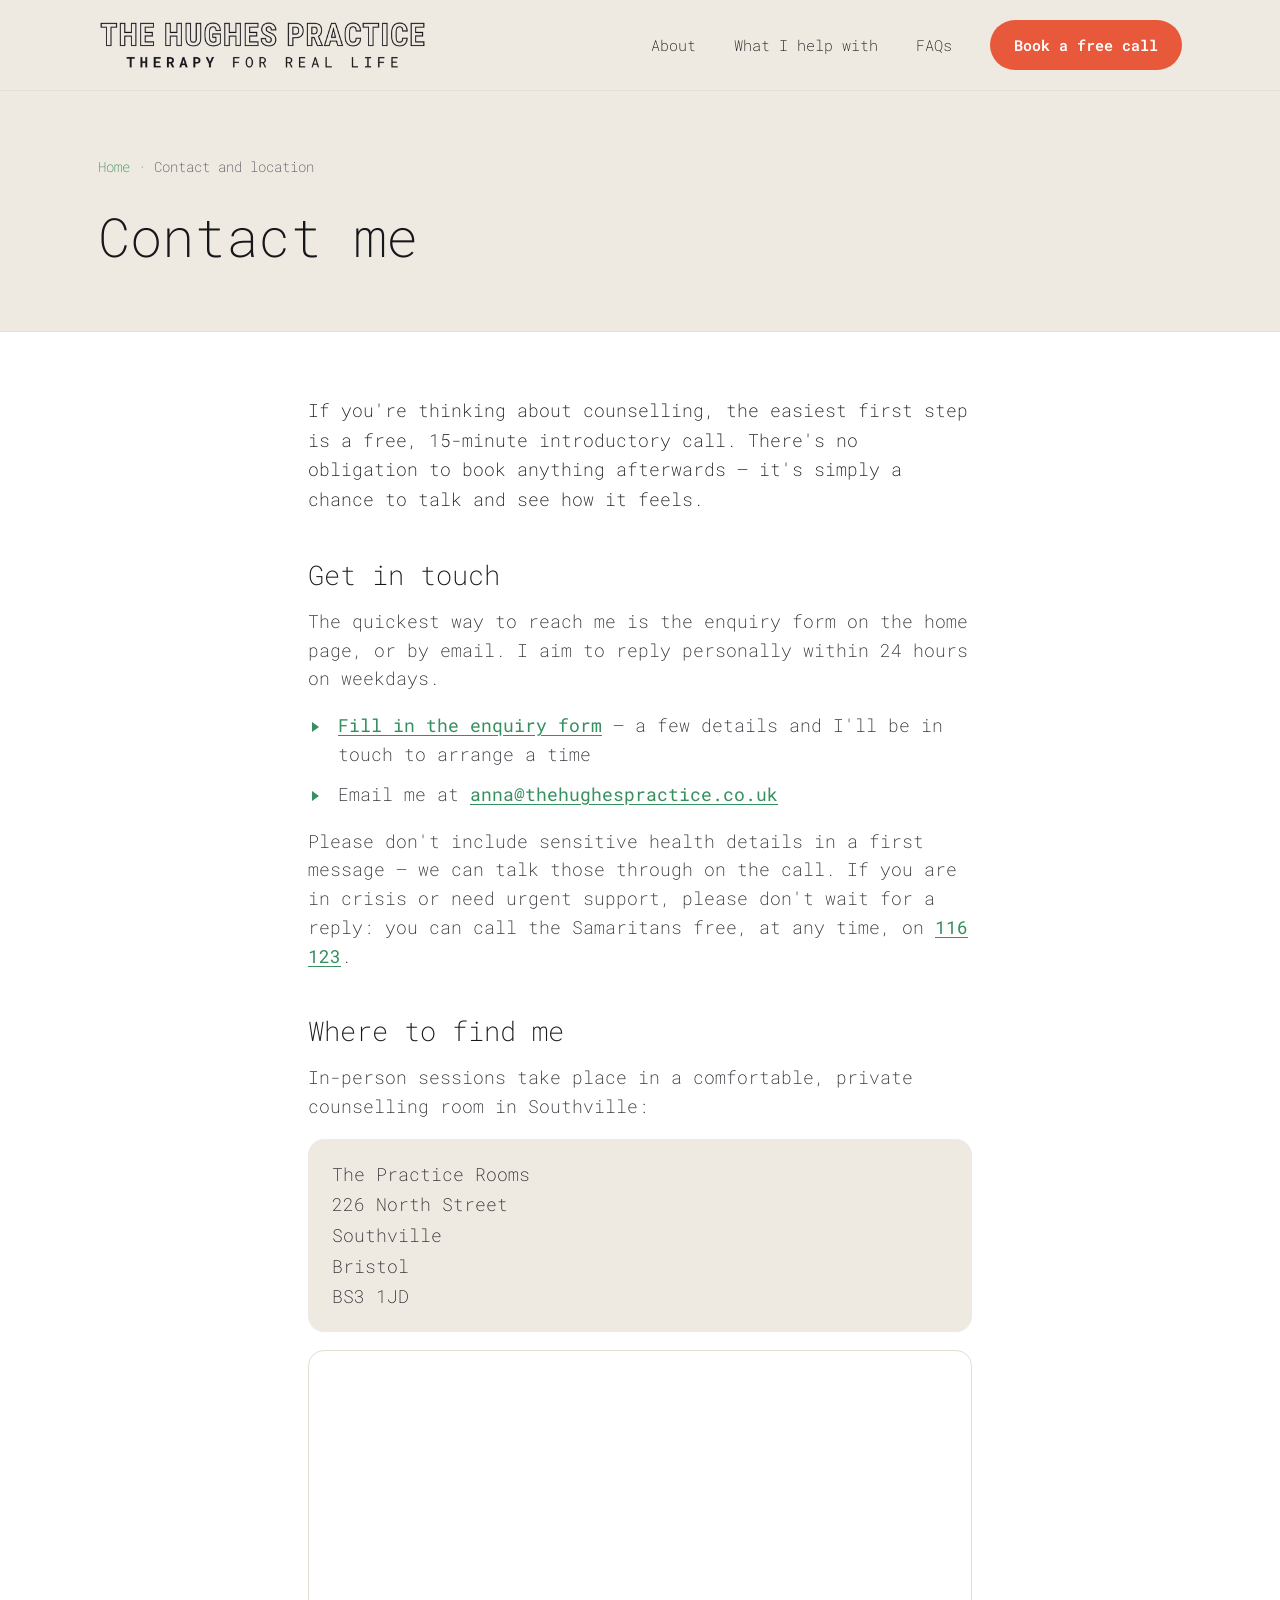
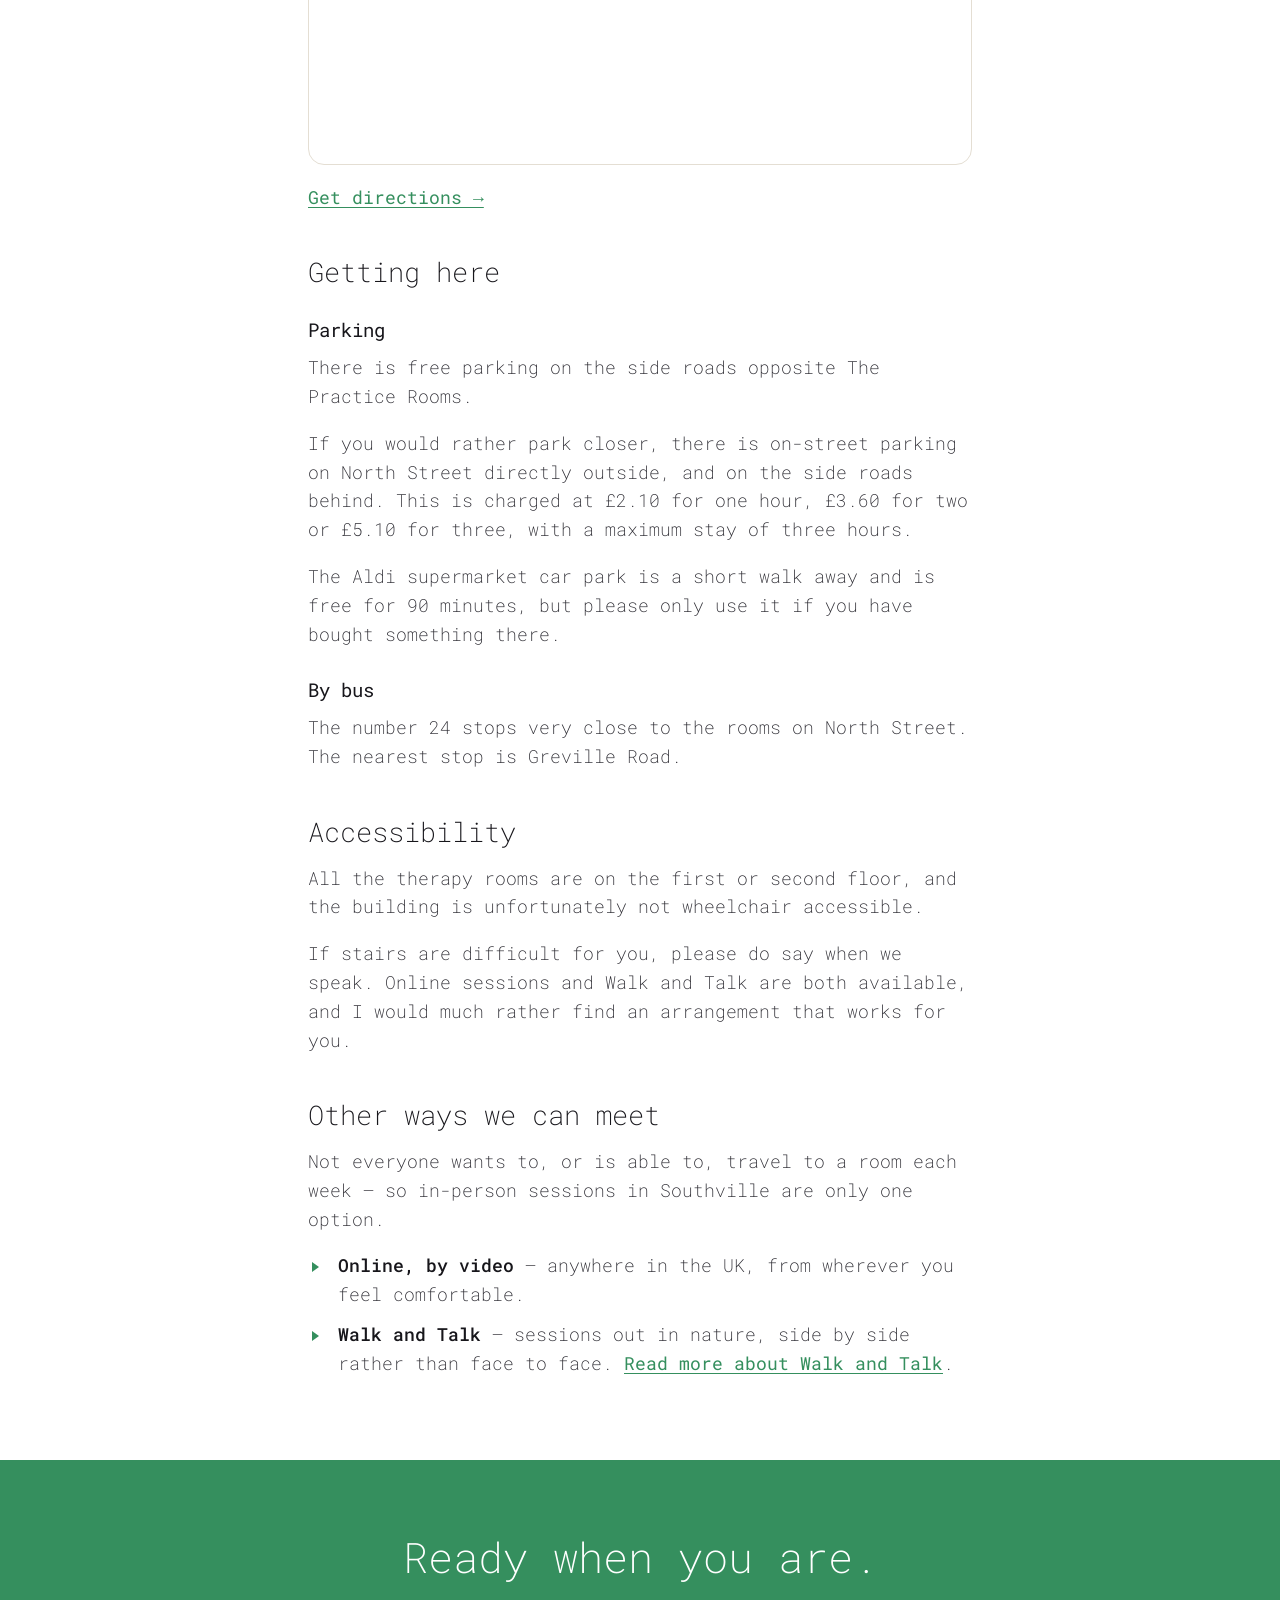
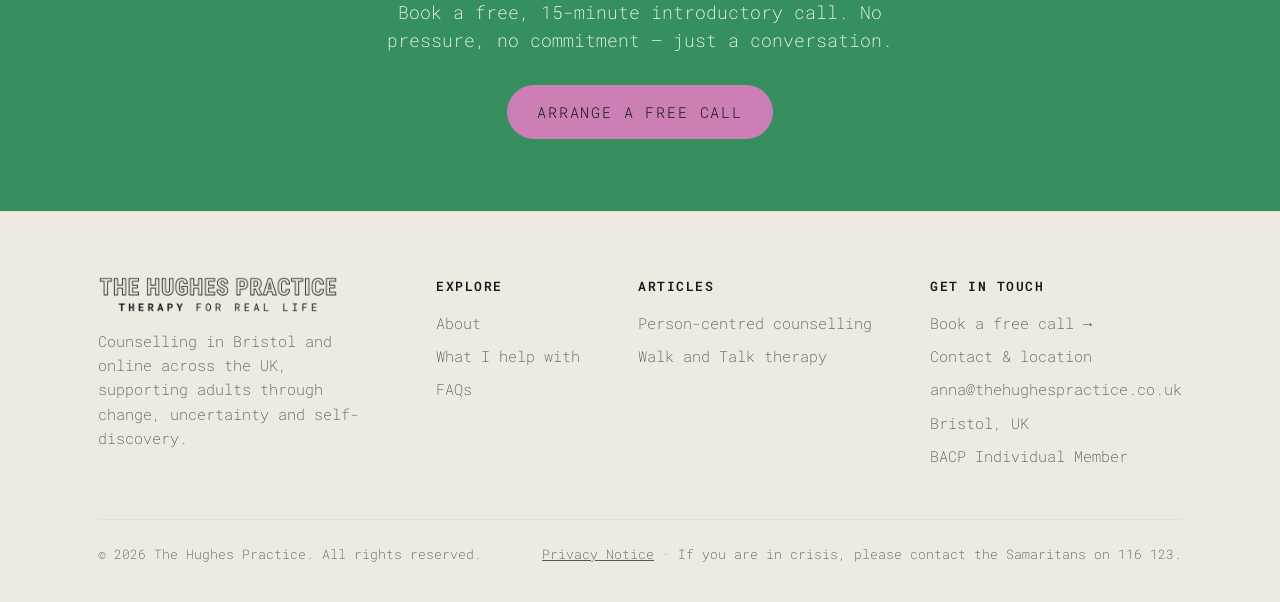
==== contact.html @ cbc42d8b "Remove the "Before your first visit" section from the contact page Co-Authored-By: Claude Opus 5 <no" ====
<!DOCTYPE html>
<html lang="en-GB">
<head>
<meta charset="UTF-8">
<meta name="viewport" content="width=device-width, initial-scale=1.0">
<title>Contact and location | The Hughes Practice</title>
<meta name="description" content="Where to find The Hughes Practice — counselling rooms at 226 North Street, Southville, Bristol BS3 1JD — and how to get in touch with Anna Hughes.">
<link rel="canonical" href="https://www.thehughespractice.co.uk/contact.html">
<meta name="theme-color" content="#EFEAE1">
<link rel="icon" type="image/png" href="favicon.png">
<link rel="apple-touch-icon" href="apple-touch-icon.png">
<meta property="og:type" content="website">
<meta property="og:site_name" content="The Hughes Practice">
<meta property="og:title" content="Contact and location">
<meta property="og:description" content="Counselling rooms at 226 North Street, Southville, Bristol BS3 1JD — and how to get in touch.">
<meta property="og:url" content="https://www.thehughespractice.co.uk/contact.html">
<meta property="og:image" content="https://www.thehughespractice.co.uk/og-image.png?v=2">
<meta property="og:locale" content="en_GB">
<meta name="twitter:card" content="summary_large_image">
<link rel="preconnect" href="https://fonts.googleapis.com">
<link rel="preconnect" href="https://fonts.gstatic.com" crossorigin>
<link href="https://fonts.googleapis.com/css2?family=Roboto+Mono:ital,wght@0,200;0,300;0,400;0,500;0,600;1,200;1,300&display=swap" rel="stylesheet">
<link rel="stylesheet" href="landing.css">
</head>
<body>

<header class="nav">
  <div class="wrap nav-inner">
    <a href="index.html" class="brand"><img src="logo.png" alt="The Hughes Practice — therapy for real life"></a>
    <nav class="nav-links" id="navlinks">
      <a href="index.html#about">About</a>
      <a href="index.html#help">What I help with</a>
      <a href="index.html#faq">FAQs</a>
      <a href="index.html#contact" class="btn btn-primary">Book a free call</a>
    </nav>
    <button class="nav-toggle" id="navtoggle" aria-label="Open menu" aria-expanded="false"><svg width="24" height="24" viewBox="0 0 24 24" fill="none" stroke="currentColor" stroke-width="2.2" stroke-linecap="round" aria-hidden="true"><line x1="3" y1="6" x2="21" y2="6"/><line x1="3" y1="12" x2="21" y2="12"/><line x1="3" y1="18" x2="21" y2="18"/></svg></button>
  </div>
</header>

<section class="page-hero">
  <div class="wrap">
    <p class="crumb"><a href="index.html">Home</a> · Contact and location</p>
    <h1>Contact me</h1>
  </div>
</section>

<div class="article">
  <article class="prose">
    <p class="lead">If you're thinking about counselling, the easiest first step is a free, 15-minute introductory call. There's no obligation to book anything afterwards — it's simply a chance to talk and see how it feels.</p>

    <h2>Get in touch</h2>
    <p>The quickest way to reach me is the enquiry form on the home page, or by email. I aim to reply personally within 24 hours on weekdays.</p>
    <ul>
      <li><a href="index.html#contact">Fill in the enquiry form</a> — a few details and I'll be in touch to arrange a time</li>
      <li>Email me at <a href="mailto:anna@thehughespractice.co.uk">anna@thehughespractice.co.uk</a></li>
    </ul>
    <p>Please don't include sensitive health details in a first message — we can talk those through on the call. If you are in crisis or need urgent support, please don't wait for a reply: you can call the Samaritans free, at any time, on <a href="tel:116123">116 123</a>.</p>

    <h2>Where to find me</h2>
    <p>In-person sessions take place in a comfortable, private counselling room in Southville:</p>
    <p class="address">
      The Practice Rooms<br>
      226 North Street<br>
      Southville<br>
      Bristol<br>
      BS3 1JD
    </p>
    <div class="map-embed">
      <iframe
        src="https://www.google.com/maps?q=226+North+Street,+Southville,+Bristol,+BS3+1JD&amp;output=embed"
        title="Map showing 226 North Street, Southville, Bristol BS3 1JD"
        loading="lazy"
        referrerpolicy="no-referrer-when-downgrade"
        allowfullscreen></iframe>
    </div>
    <p><a href="https://www.google.com/maps/dir/?api=1&amp;destination=226+North+Street%2C+Southville%2C+Bristol%2C+BS3+1JD" target="_blank" rel="noopener">Get directions →</a></p>

    <h2>Getting here</h2>

    <h3>Parking</h3>
    <p>There is free parking on the side roads opposite The Practice Rooms.</p>
    <p>If you would rather park closer, there is on-street parking on North Street directly outside, and on the side roads behind. This is charged at £2.10 for one hour, £3.60 for two or £5.10 for three, with a maximum stay of three hours.</p>
    <p>The Aldi supermarket car park is a short walk away and is free for 90 minutes, but please only use it if you have bought something there.</p>

    <h3>By bus</h3>
    <p>The number 24 stops very close to the rooms on North Street. The nearest stop is Greville Road.</p>

    <h2>Accessibility</h2>
    <p>All the therapy rooms are on the first or second floor, and the building is unfortunately not wheelchair accessible.</p>
    <p>If stairs are difficult for you, please do say when we speak. Online sessions and Walk and Talk are both available, and I would much rather find an arrangement that works for you.</p>

    <h2>Other ways we can meet</h2>
    <p>Not everyone wants to, or is able to, travel to a room each week — so in-person sessions in Southville are only one option.</p>
    <ul>
      <li><strong>Online, by video</strong> — anywhere in the UK, from wherever you feel comfortable.</li>
      <li><strong>Walk and Talk</strong> — sessions out in nature, side by side rather than face to face. <a href="walk-and-talk-therapy.html">Read more about Walk and Talk</a>.</li>
    </ul>

  </article>
</div>

<section class="cta">
  <div class="wrap">
    <h2>Ready when you are.</h2>
    <p>Book a free, 15-minute introductory call. No pressure, no commitment — just a conversation.</p>
    <a href="index.html#contact" class="btn btn-hero">Arrange a free call</a>
  </div>
</section>

<footer>
  <div class="wrap">
    <div class="foot-grid">
      <div class="foot-col">
        <img src="logo.png" alt="The Hughes Practice — therapy for real life">
        <p>Counselling in Bristol and online across the UK, supporting adults through change, uncertainty and self-discovery.</p>
      </div>
      <div class="foot-col">
        <h4>Explore</h4>
        <a href="index.html#about">About</a>
        <a href="index.html#help">What I help with</a>
        <a href="index.html#faq">FAQs</a>
      </div>
      <div class="foot-col">
        <h4>Articles</h4>
        <a href="person-centred-counselling.html">Person-centred counselling</a>
        <a href="walk-and-talk-therapy.html">Walk and Talk therapy</a>
      </div>
      <div class="foot-col">
        <h4>Get in touch</h4>
        <a href="index.html#contact">Book a free call →</a>
        <a href="contact.html">Contact &amp; location</a>
        <a href="mailto:anna@thehughespractice.co.uk">anna@thehughespractice.co.uk</a>
        <p>Bristol, UK</p>
        <p>BACP Individual Member</p>
      </div>
    </div>
    <div class="foot-bottom">
      <span>© 2026 The Hughes Practice. All rights reserved.</span>
      <span><a href="privacy.html">Privacy Notice</a> · If you are in crisis, please contact the Samaritans on 116 123.</span>
    </div>
  </div>
</footer>

<script type="application/ld+json">
{
  "@context": "https://schema.org",
  "@type": "ContactPage",
  "name": "Contact and location — The Hughes Practice",
  "inLanguage": "en-GB",
  "mainEntity": {
    "@type": ["LocalBusiness", "ProfessionalService"],
    "name": "The Hughes Practice",
    "email": "anna@thehughespractice.co.uk",
    "url": "https://www.thehughespractice.co.uk/",
    "address": {
      "@type": "PostalAddress",
      "streetAddress": "The Practice Rooms, 226 North Street, Southville",
      "addressLocality": "Bristol",
      "postalCode": "BS3 1JD",
      "addressCountry": "GB"
    }
  }
}
</script>
<script>
  var t=document.getElementById('navtoggle');
  var l=document.getElementById('navlinks');
  if(t&&l){t.addEventListener('click',function(){var o=l.classList.toggle('open');t.setAttribute('aria-expanded',o);});}
</script>

</body>
</html>
---- landing.css ----
/* ============================================================
   The Hughes Practice — shared styles for landing / article pages
   Mirrors the main site's design tokens (see styleguide.html).
   ============================================================ */
:root{
  --daze:#358F5E;      /* green — primary accent */
  --eros:#CB7FB4;      /* pink */
  --lido:#AFBFD8;      /* soft blue */
  --apricot:#F1AB85;   /* warm */
  --brisk:#EFEAE1;     /* off-white base */
  --coral:#E8593B;     /* action */
  --ink:#17161B;
  --ink-soft:#56545E;
  --dark:#1C1C22;
  --line:#E4DED3;
  --paper:#FFFFFF;
  --maxw:1140px;
  --mono:"Roboto Mono",ui-monospace,monospace;
}
*{box-sizing:border-box;margin:0;padding:0}
html{scroll-behavior:smooth;overflow-x:hidden}
body{font-family:var(--mono);font-weight:200;color:var(--ink);background:var(--brisk);line-height:1.6;font-size:18px;overflow-x:hidden;-webkit-font-smoothing:antialiased}
h1,h2,h3{font-family:var(--mono);font-weight:200;line-height:1.2;letter-spacing:0}
a{color:inherit}
img{max-width:100%}
.wrap{max-width:var(--maxw);margin:0 auto;padding:0 28px}
a:focus-visible,button:focus-visible{outline:3px solid var(--eros);outline-offset:3px;border-radius:4px}

/* ---------- nav ---------- */
header.nav{position:sticky;top:0;z-index:50;background:var(--brisk);border-bottom:1px solid var(--line)}
.nav-inner{display:flex;align-items:center;justify-content:space-between;height:90px}
.brand{display:flex;align-items:center;text-decoration:none}
.brand img{height:50px;width:auto;display:block}
.nav-links{display:flex;gap:38px;align-items:center}
.nav-links a:not(.btn){font-size:.95rem;text-decoration:none;color:var(--ink);transition:color .2s}
.nav-links a:not(.btn):hover{color:var(--daze)}
.btn{display:inline-block;font-family:var(--mono);font-weight:600;font-size:.95rem;text-decoration:none;cursor:pointer;border:none;padding:13px 24px;border-radius:999px;transition:transform .15s ease,background .2s ease,color .2s ease}
.btn-primary{background:var(--coral);color:#fff}
.btn-primary:hover{background:#D24A2E;color:#fff;transform:translateY(-1px)}
.btn-hero{background:var(--eros);color:var(--ink);font-weight:300;text-transform:uppercase;letter-spacing:.12em;padding:15px 30px}
.btn-hero:hover{background:#BE6BA4;color:var(--ink);transform:translateY(-1px)}
.nav-toggle{display:none;background:none;border:none;cursor:pointer;padding:6px;color:var(--ink);line-height:0}

/* ---------- article hero ---------- */
.page-hero{padding:64px 0 40px}
.eyebrow{display:inline-block;font-size:.82rem;font-weight:600;letter-spacing:.14em;text-transform:uppercase;color:var(--daze);margin-bottom:20px}
.page-hero h1{font-size:clamp(2.1rem,5vw,3.4rem);max-width:20ch;margin-bottom:22px}
.page-hero .standfirst{font-size:1.22rem;color:var(--ink-soft);max-width:62ch;text-wrap:balance}
.crumb{font-size:.9rem;color:var(--ink-soft);margin-bottom:26px}
.crumb a{color:var(--daze);text-decoration:none}
.crumb a:hover{text-decoration:underline}

/* ---------- article body ---------- */
.article{background:var(--paper);border-top:1px solid var(--line)}
.prose{max-width:720px;margin:0 auto;padding:64px 28px}
.prose h2{font-size:1.7rem;margin:44px 0 16px}
.prose h2:first-child{margin-top:0}
.prose h3{font-size:1.2rem;font-weight:400;margin:30px 0 12px}
.prose p{margin-bottom:18px;color:#2c2b32}
.prose p.lead{font-size:1.15rem;color:var(--ink)}
.prose p.updated{font-size:.9rem;color:var(--ink-soft);margin-bottom:28px}
.prose p.address{background:var(--brisk);border-radius:16px;padding:20px 24px;line-height:1.7}
.map-embed{position:relative;width:100%;aspect-ratio:16/10;margin:0 0 18px;border-radius:16px;overflow:hidden;border:1px solid var(--line)}
.map-embed iframe{position:absolute;inset:0;width:100%;height:100%;border:0}
.prose ul{margin:0 0 18px 4px;list-style:none}
.prose ul li{position:relative;padding-left:26px;margin-bottom:11px;color:#2c2b32}
.prose ul li::before{content:"";position:absolute;left:0;top:11px;width:0;height:0;border-left:7px solid var(--daze);border-top:5px solid transparent;border-bottom:5px solid transparent}
.prose strong{font-weight:500;color:var(--ink)}
.prose a{color:var(--daze);text-decoration:underline;text-underline-offset:3px;font-weight:400}
.prose blockquote{margin:26px 0;padding:20px 26px;background:var(--brisk);border-radius:16px;border-left:4px solid var(--eros);font-style:italic;color:var(--ink)}
.pull{margin:32px 0;font-size:1.35rem;line-height:1.4;color:var(--ink);border-top:1px solid var(--line);border-bottom:1px solid var(--line);padding:24px 0}

/* callout / reassurance box */
.note{margin:28px 0;padding:22px 26px;background:var(--lido);border-radius:16px;color:var(--ink)}
.note .t{font-weight:500;margin-bottom:6px}

/* ---------- CTA band ---------- */
.cta{background:var(--daze);color:#fff;text-align:center;padding:72px 0}
.cta h2{font-size:clamp(1.8rem,4vw,2.6rem);margin-bottom:16px;color:#fff}
.cta p{max-width:52ch;margin:0 auto 30px;color:#fff;font-size:1.12rem}

/* ---------- related ---------- */
.related{padding:64px 0}
.related h2{font-size:1.4rem;margin-bottom:26px}
.rel-grid{display:grid;grid-template-columns:repeat(3,1fr);gap:20px}
.rel-card{display:block;background:var(--paper);border:1px solid var(--line);border-radius:16px;padding:24px;text-decoration:none;color:var(--ink);transition:transform .15s ease,box-shadow .2s ease}
.rel-card:hover{transform:translateY(-2px);box-shadow:0 18px 40px -28px rgba(28,28,34,.4)}
.rel-card .k{font-size:.75rem;letter-spacing:.12em;text-transform:uppercase;color:var(--daze);font-weight:600;margin-bottom:10px}
.rel-card h3{font-size:1.12rem;font-weight:400;line-height:1.35}

/* ---------- footer ---------- */
footer{background:var(--brisk);color:var(--ink);padding:64px 0 36px;border-top:1px solid var(--line)}
.foot-grid{display:flex;justify-content:space-between;flex-wrap:wrap;gap:36px;margin-bottom:42px}
.foot-col{max-width:280px}
.foot-col img{max-width:240px;margin-bottom:16px;display:block}
.foot-col h4{font-size:.8rem;text-transform:uppercase;letter-spacing:.12em;color:var(--ink);margin-bottom:14px;font-weight:600}
.foot-col a,.foot-col p{display:block;color:var(--ink-soft);text-decoration:none;font-size:.95rem;margin-bottom:9px}
.foot-col a:hover{color:var(--daze)}
.foot-bottom{border-top:1px solid var(--line);padding-top:24px;display:flex;justify-content:space-between;flex-wrap:wrap;gap:12px;font-size:.84rem;color:var(--ink-soft)}
.foot-bottom a{color:var(--ink-soft)}

@media (max-width:1000px){
  .nav-links{display:none}
  .nav-inner{height:72px}
  .brand img{height:40px}
  .nav-toggle{display:block}
  .nav-links.open{display:flex;flex-direction:column;position:absolute;top:72px;left:0;right:0;background:var(--brisk);border-bottom:1px solid var(--line);padding:18px 28px 26px;gap:20px;align-items:flex-start}
  .rel-grid{grid-template-columns:1fr}
}
@media (max-width:600px){body{font-size:17px}}
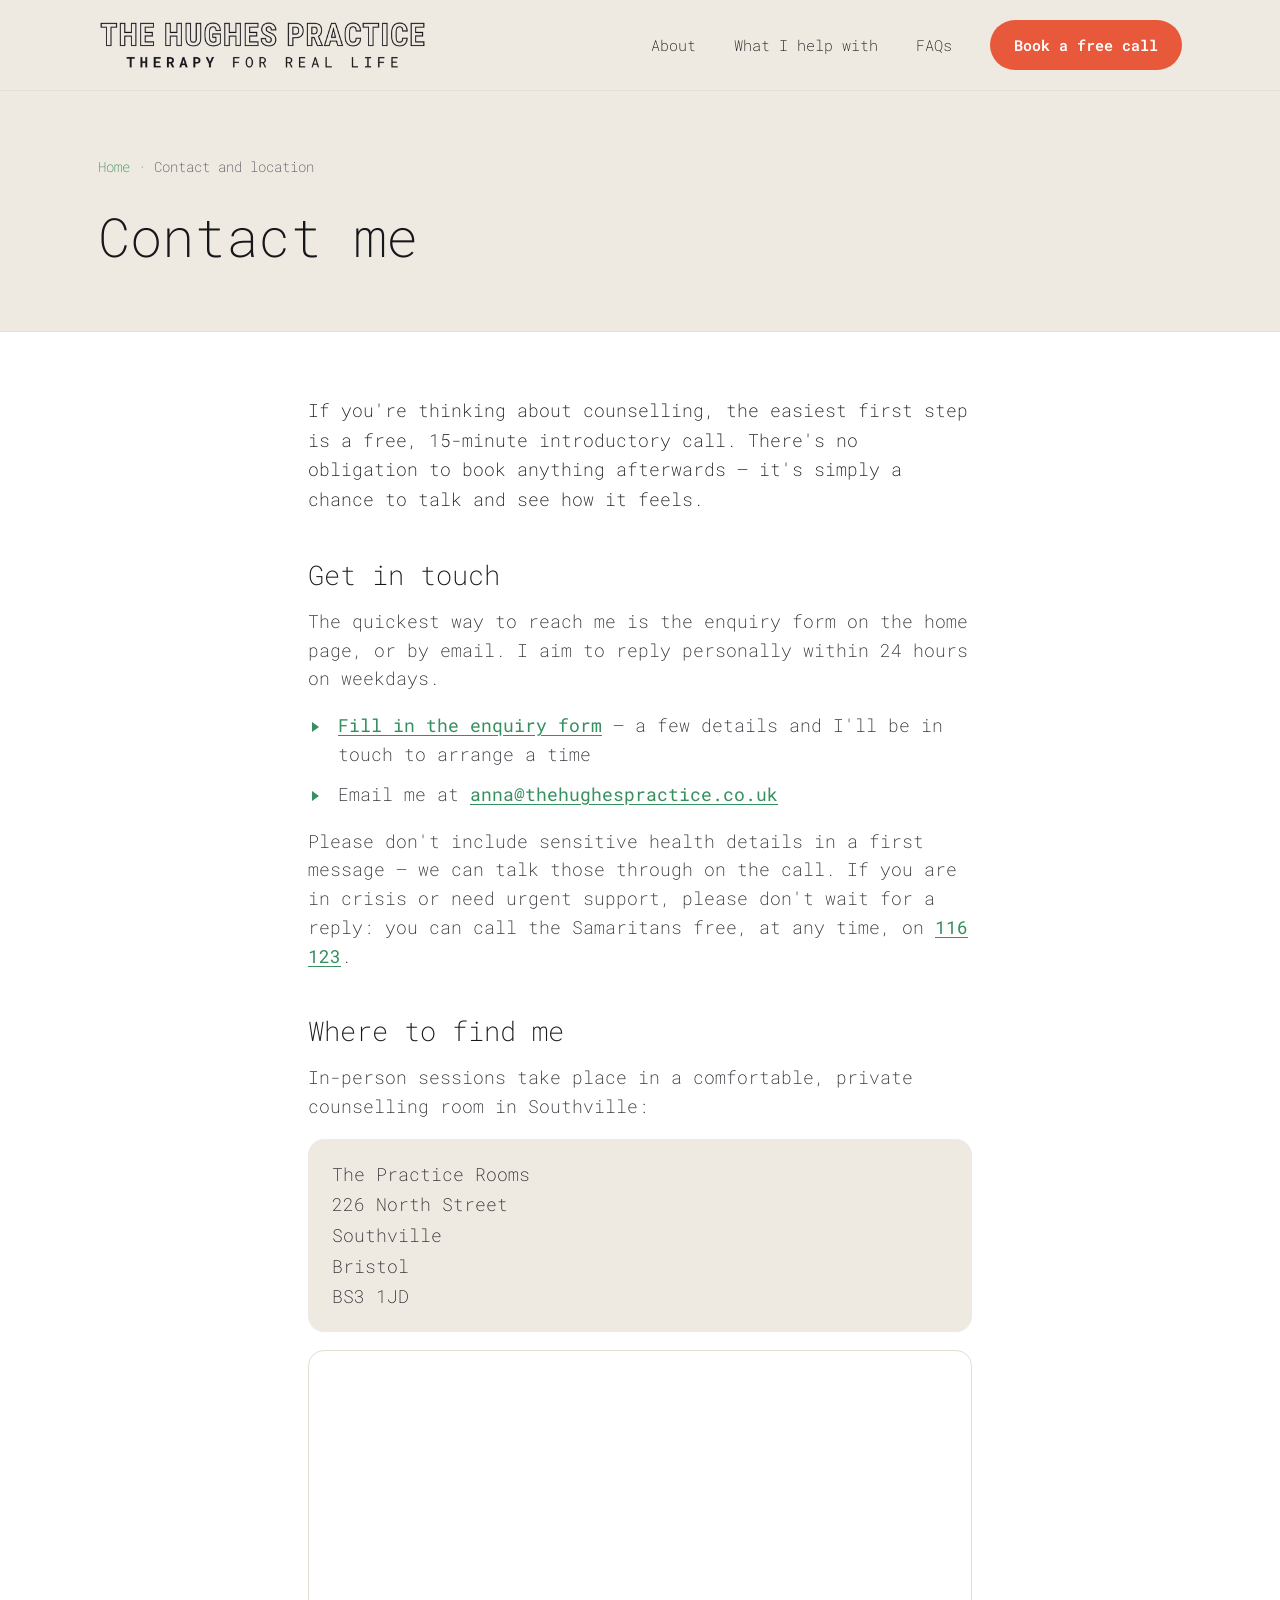
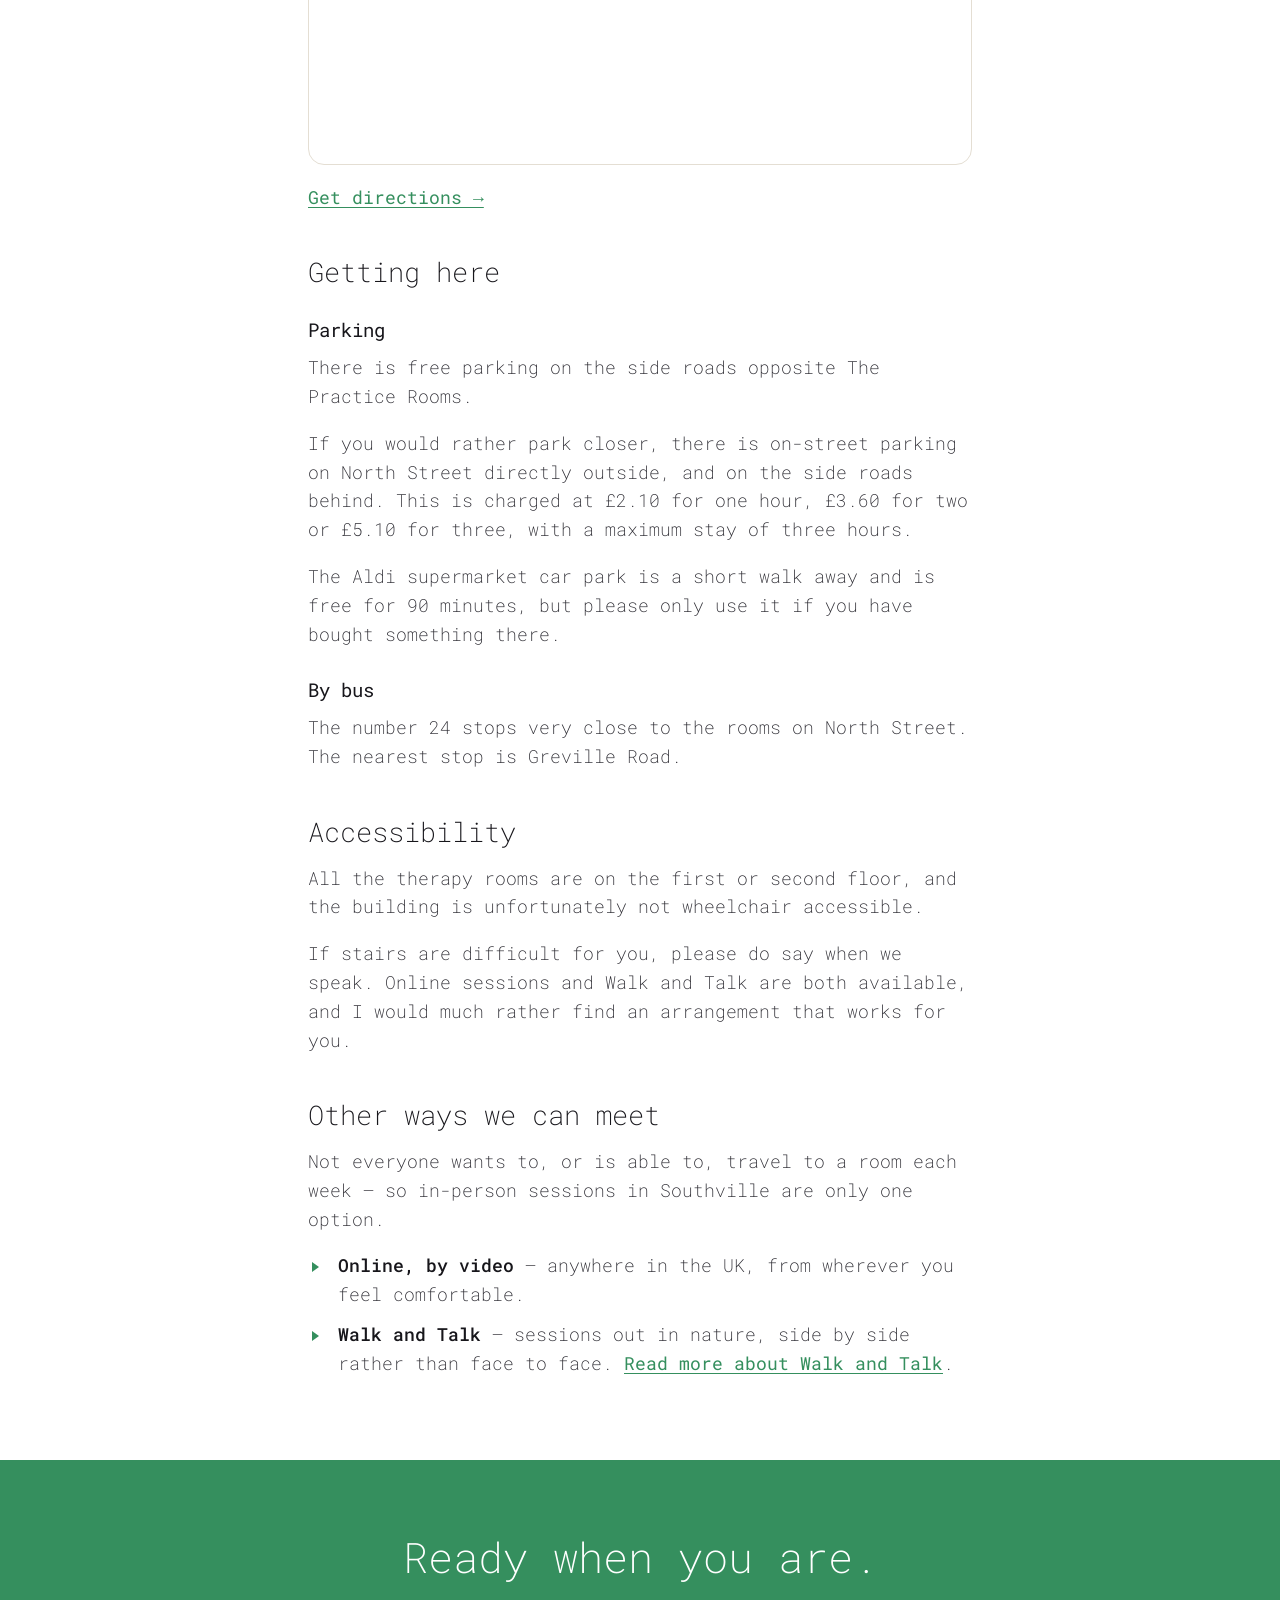
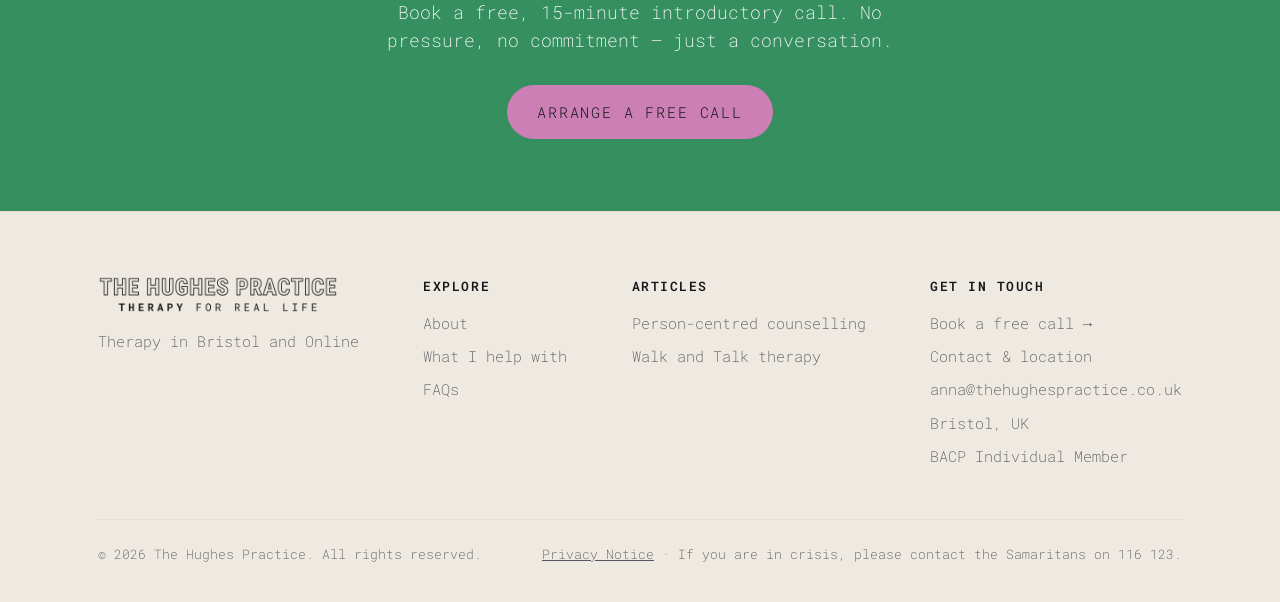
==== commit a456b195: "Shorten the footer strapline to "Therapy in Bristol and Online" Replaces the longer "Counselling in " ====
--- a/contact.html
+++ b/contact.html
@@ -112,7 +112,7 @@
     <div class="foot-grid">
       <div class="foot-col">
         <img src="logo.png" alt="The Hughes Practice — therapy for real life">
-        <p>Counselling in Bristol and online across the UK, supporting adults through change, uncertainty and self-discovery.</p>
+        <p>Therapy in Bristol and Online</p>
       </div>
       <div class="foot-col">
         <h4>Explore</h4>
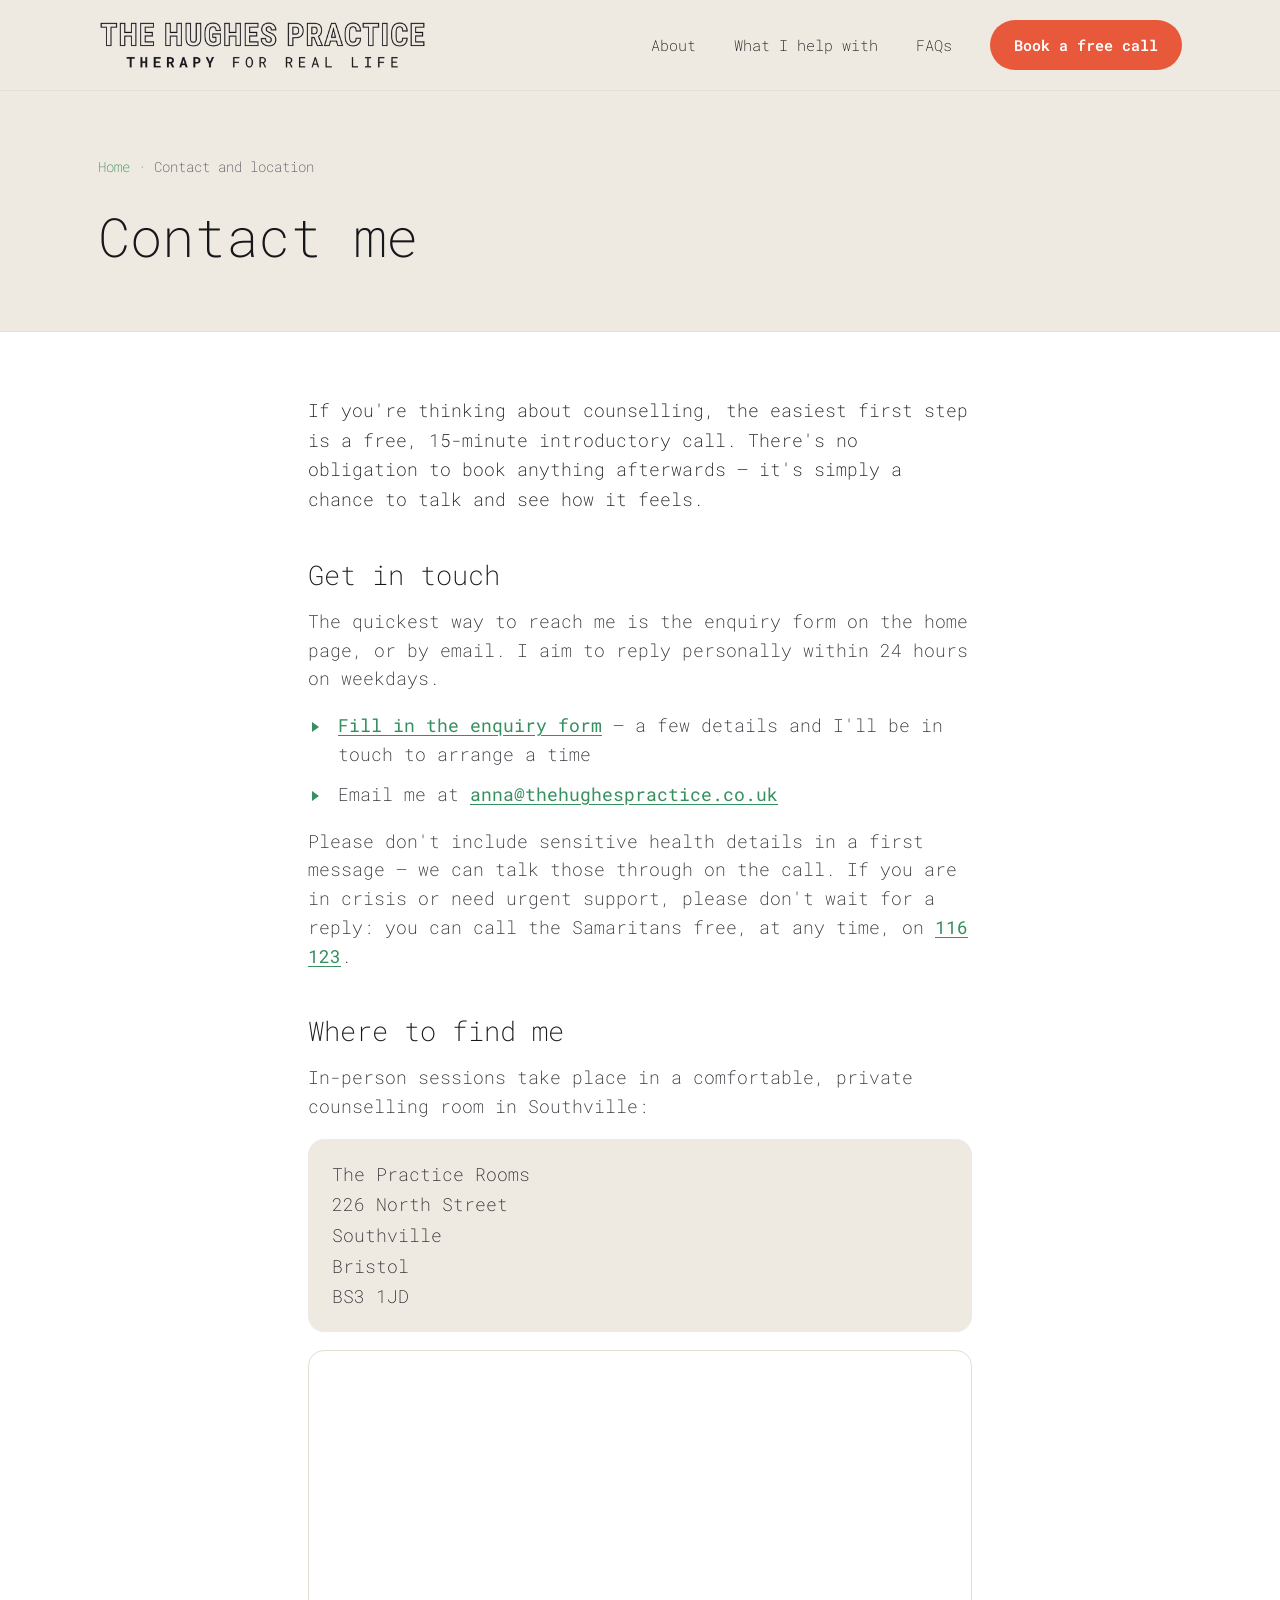
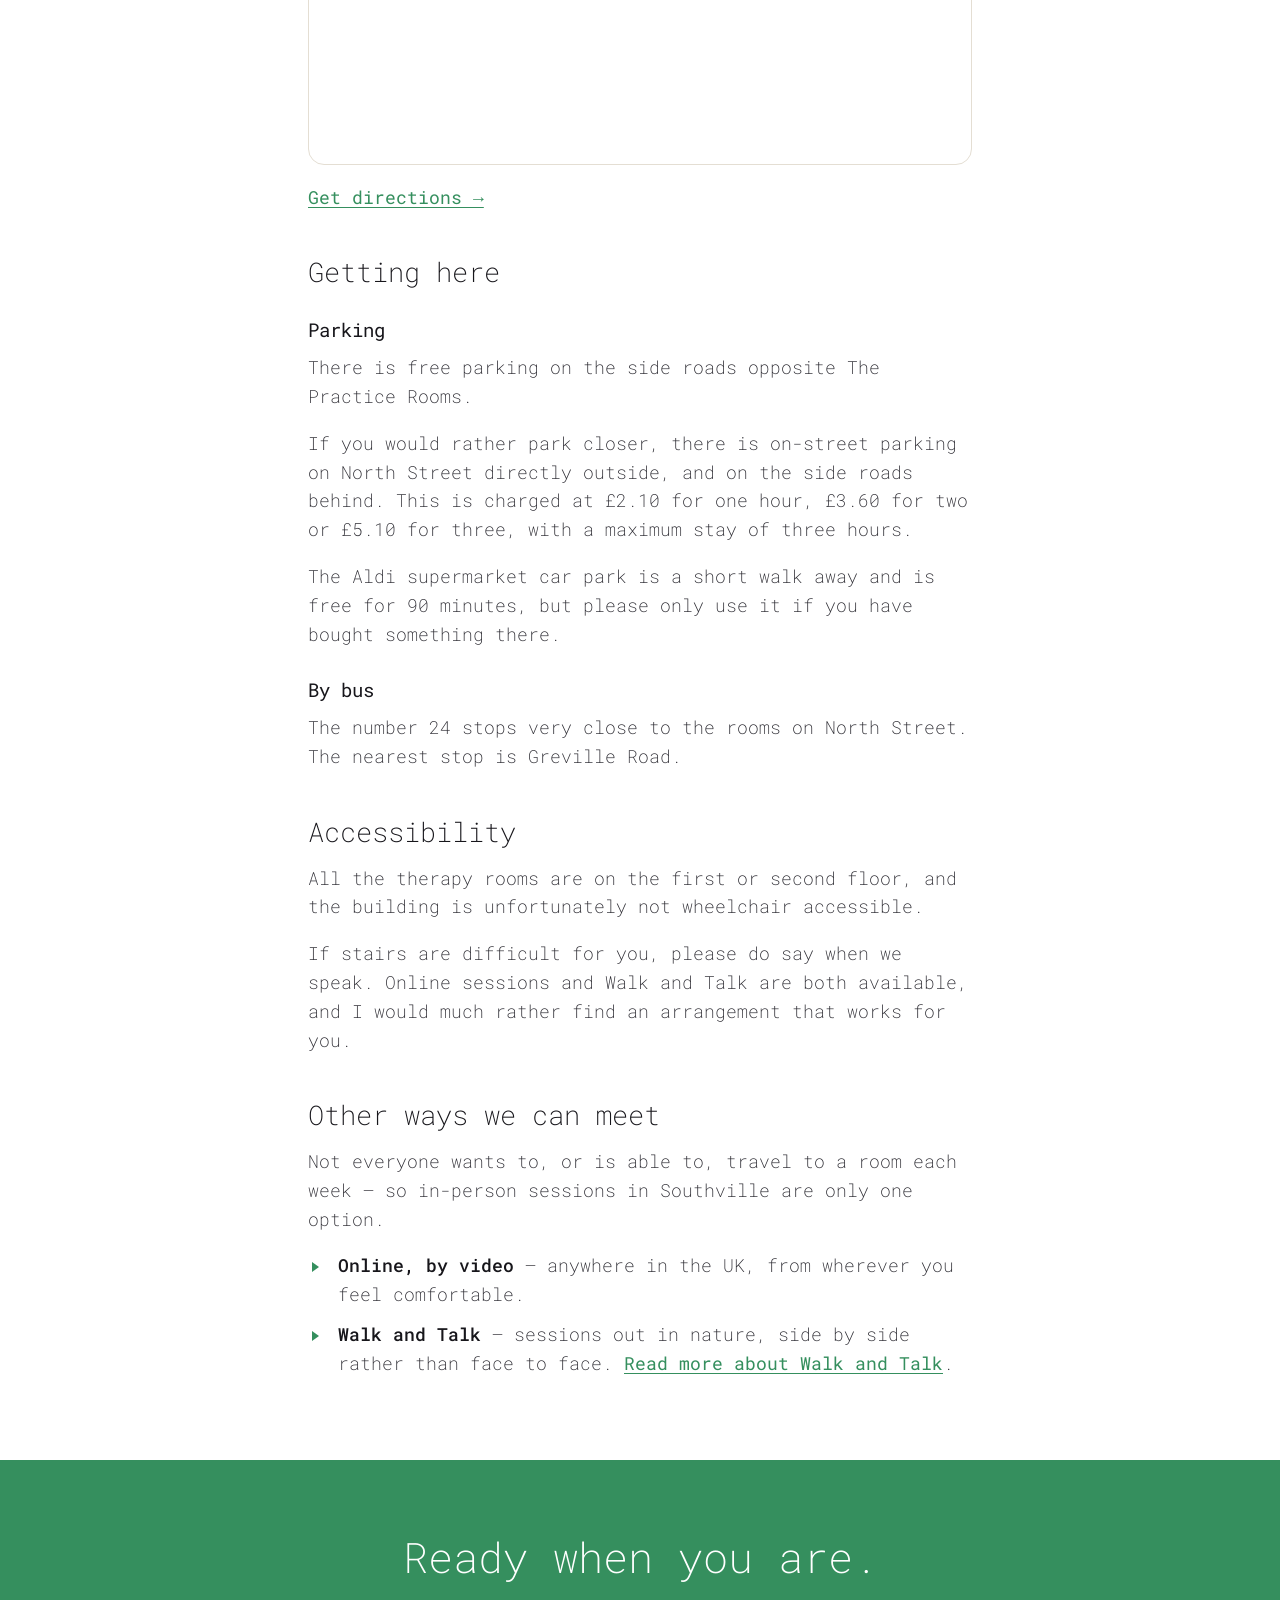
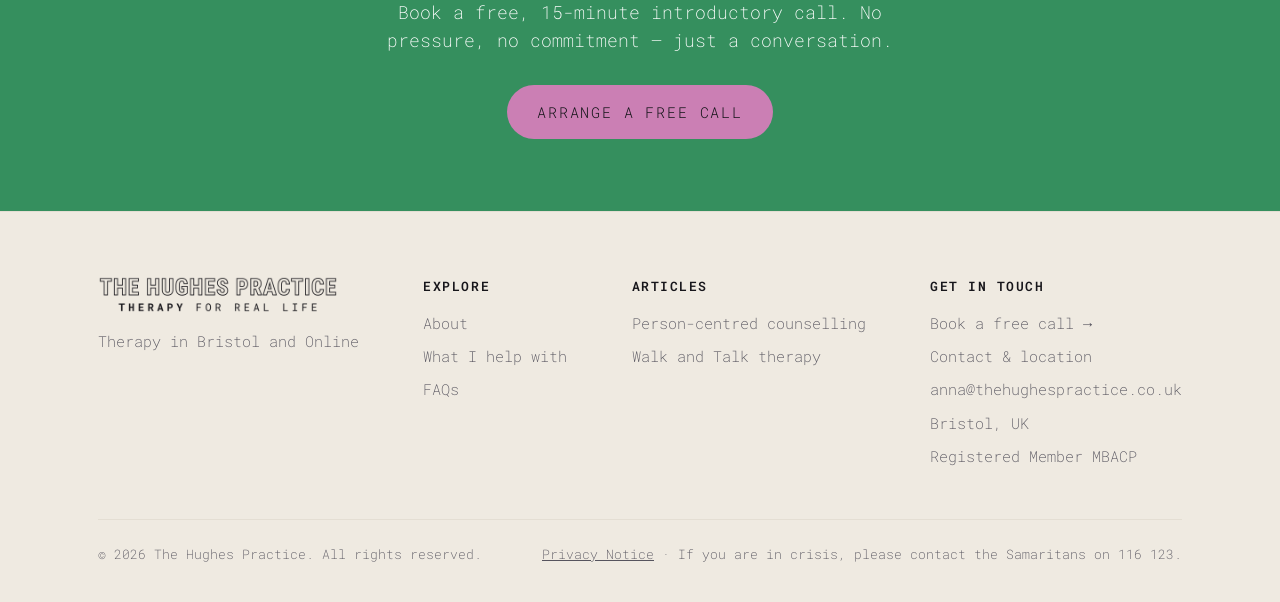
==== commit f63eb1f3: "Update BACP credential to Registered Member MBACP Anna is now on the BACP register. Replace "BACP In" ====
--- a/contact.html
+++ b/contact.html
@@ -131,7 +131,7 @@
         <a href="contact.html">Contact &amp; location</a>
         <a href="mailto:anna@thehughespractice.co.uk">anna@thehughespractice.co.uk</a>
         <p>Bristol, UK</p>
-        <p>BACP Individual Member</p>
+        <p>Registered Member MBACP</p>
       </div>
     </div>
     <div class="foot-bottom">
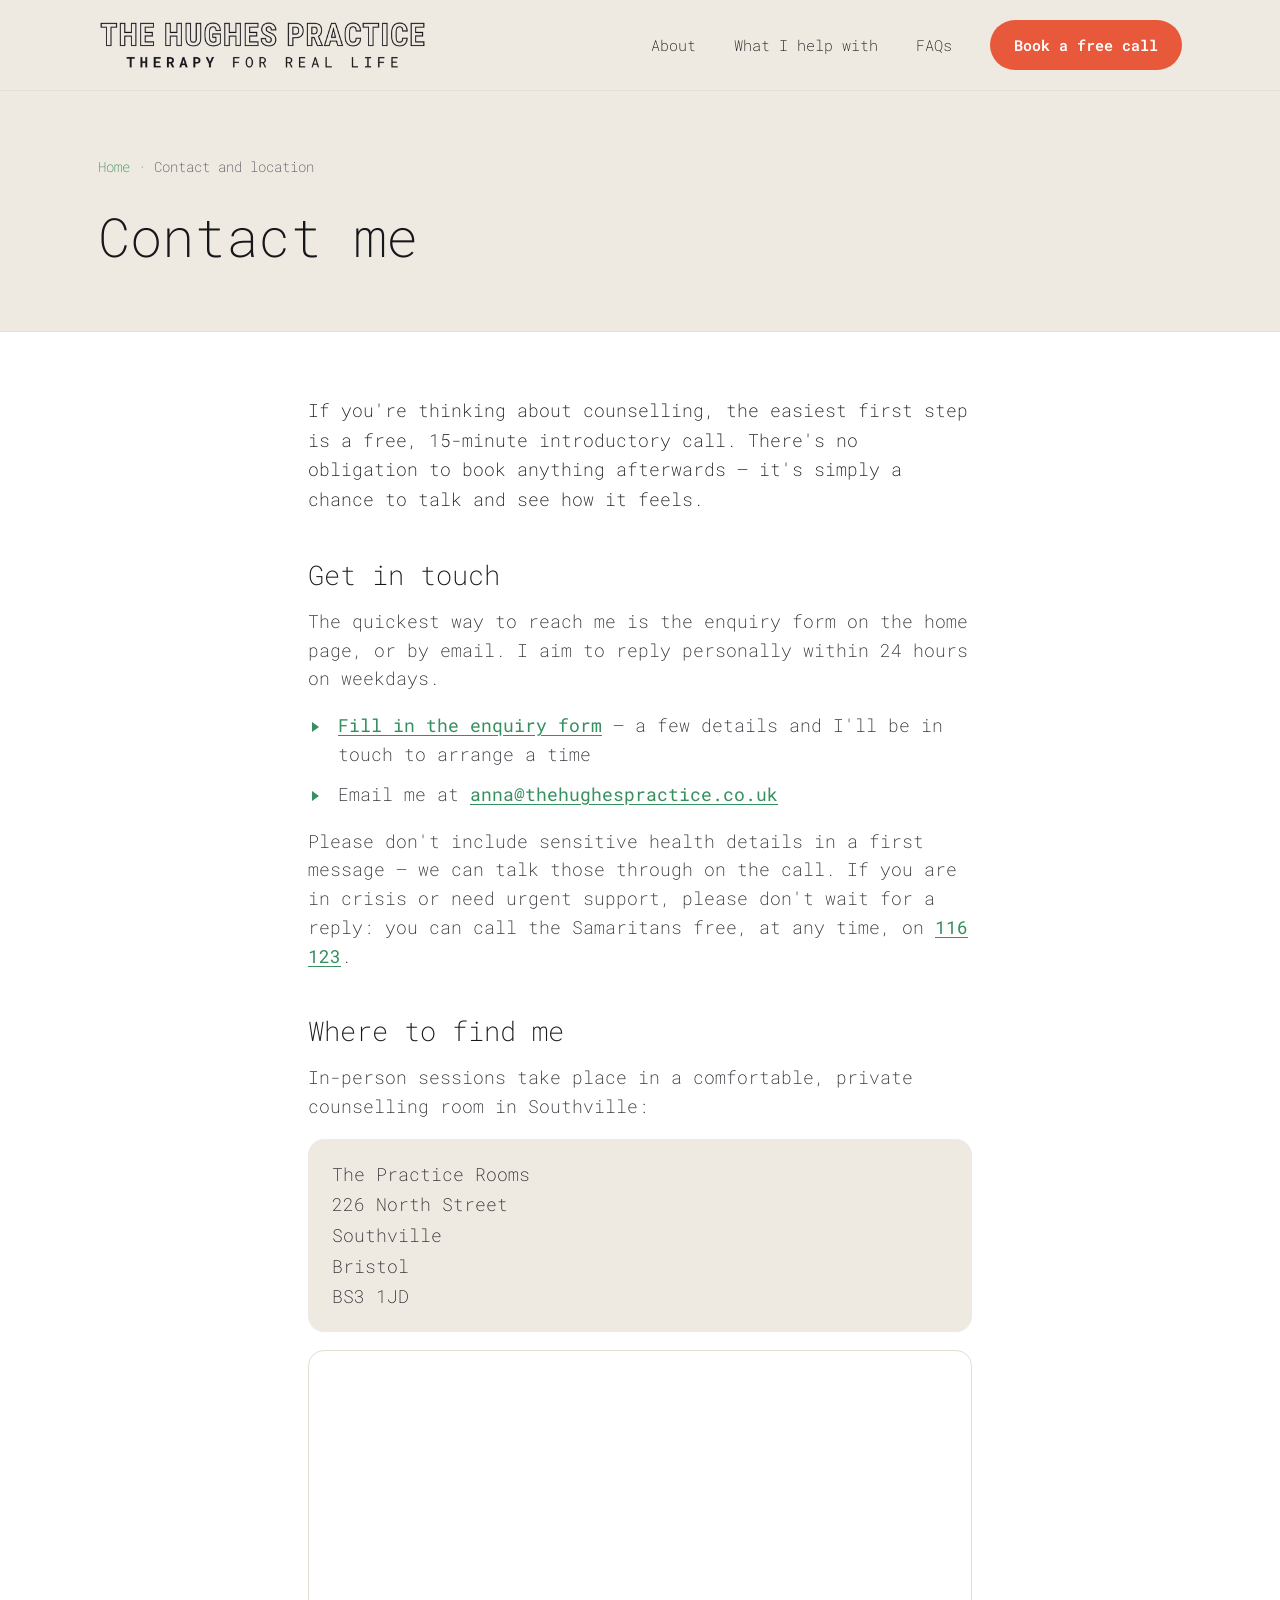
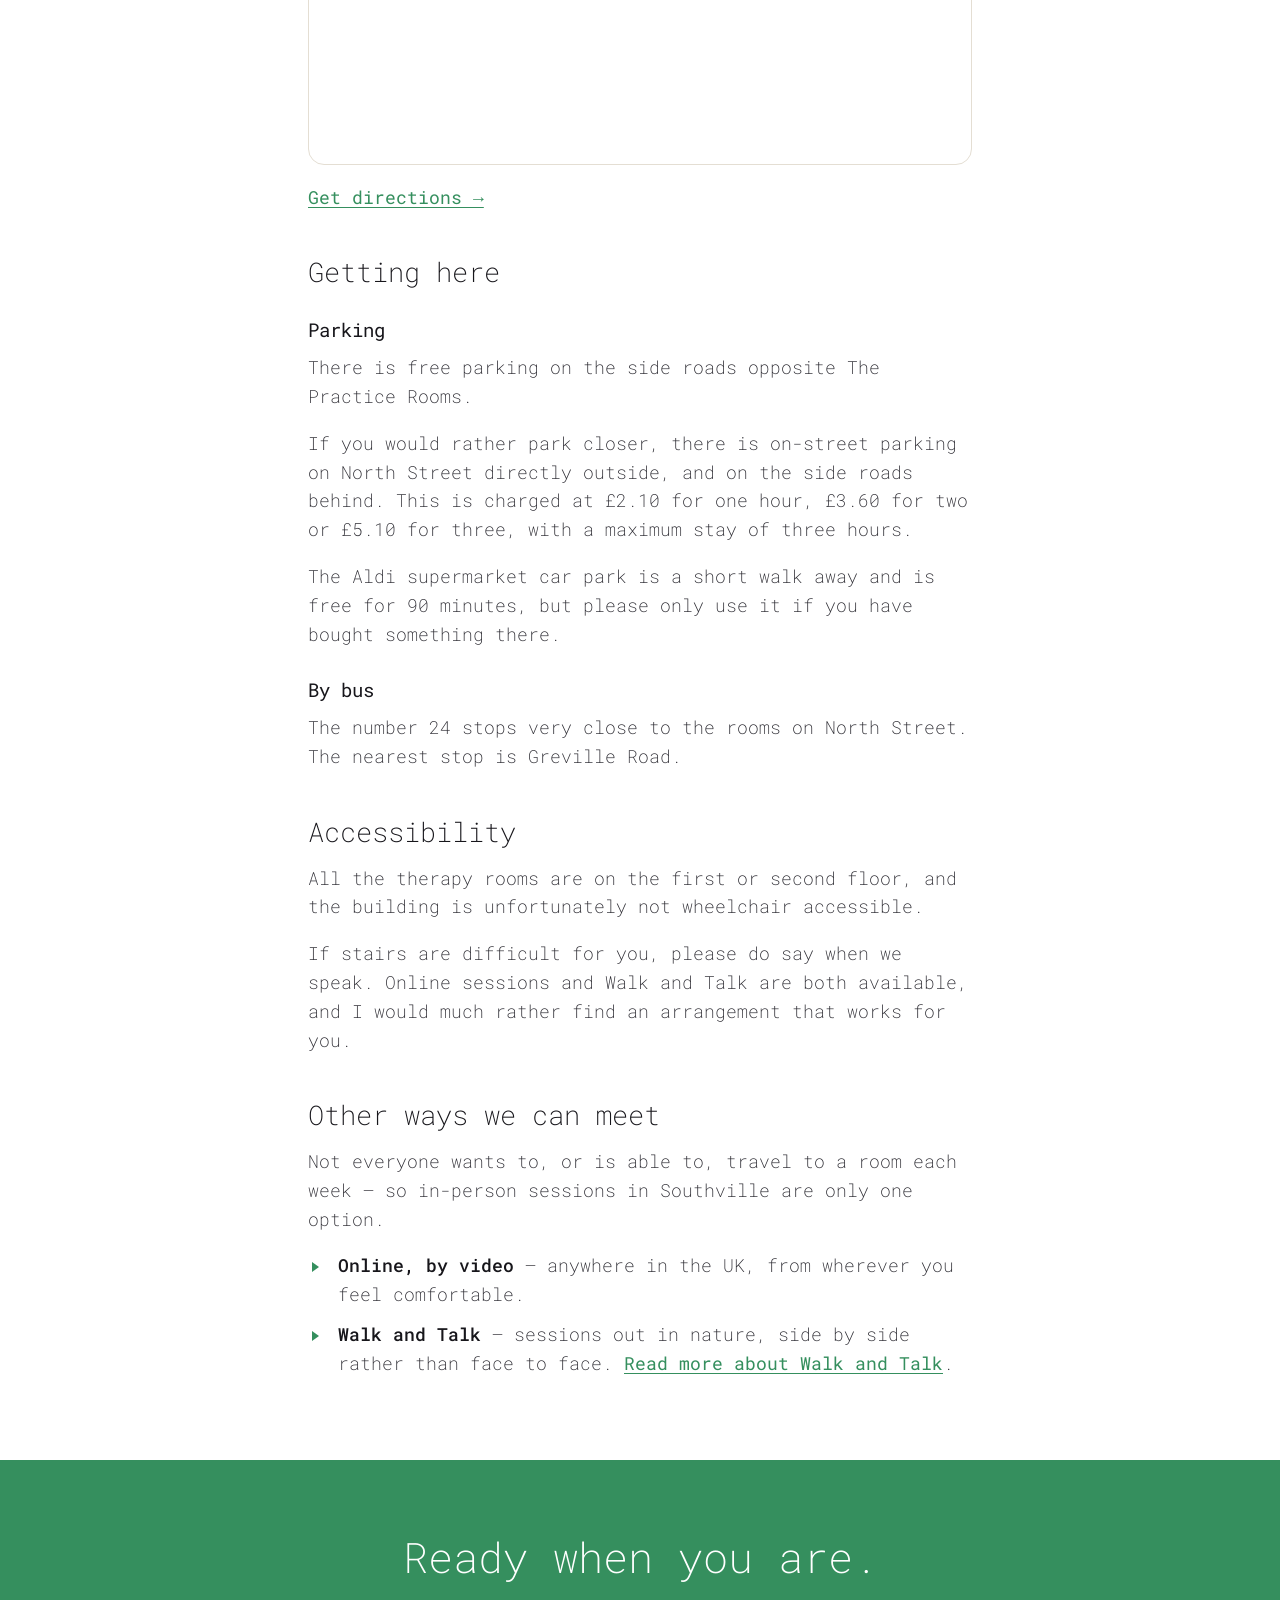
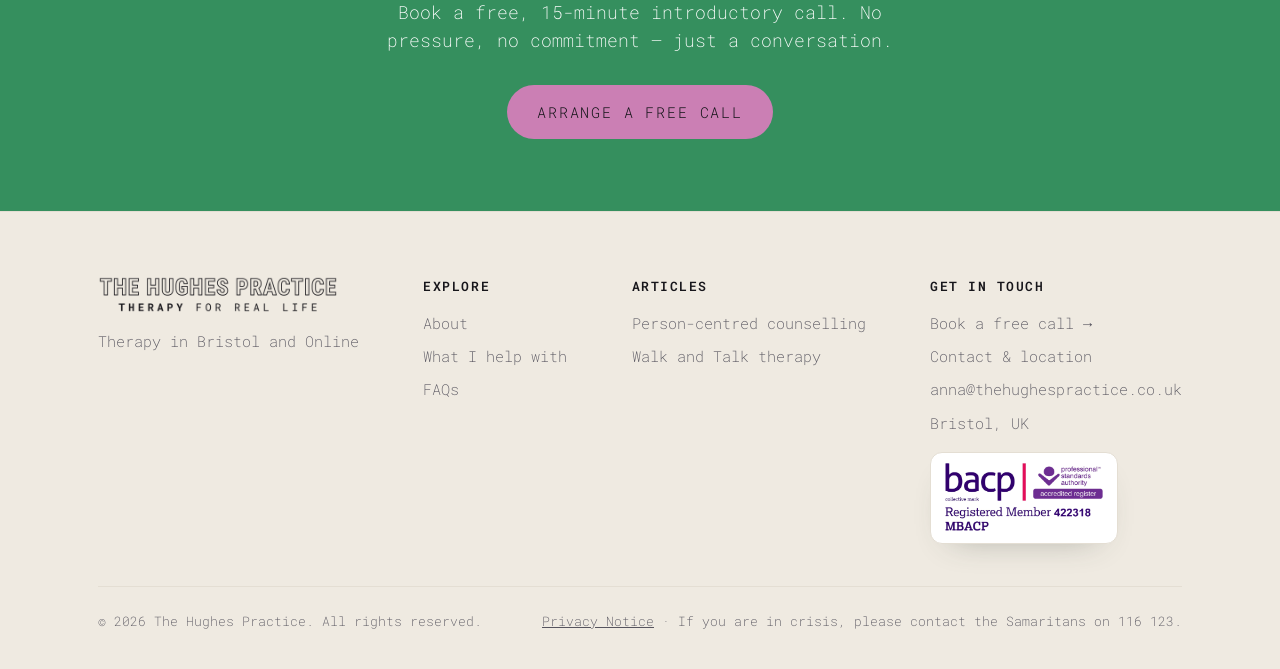
==== commit b395a153: "Add BACP badge to footer across the site Replace the "Registered Member MBACP" footer text with the " ====
--- a/contact.html
+++ b/contact.html
@@ -131,7 +131,9 @@
         <a href="contact.html">Contact &amp; location</a>
         <a href="mailto:anna@thehughespractice.co.uk">anna@thehughespractice.co.uk</a>
         <p>Bristol, UK</p>
-        <p>Registered Member MBACP</p>
+        <span class="bacp-badge">
+          <img src="bacp-registered-member.webp" width="2000" height="893" alt="BACP Registered Member 422318, MBACP. On the BACP register — an Accredited Register overseen by the Professional Standards Authority." loading="lazy" decoding="async">
+        </span>
       </div>
     </div>
     <div class="foot-bottom">
--- a/landing.css
+++ b/landing.css
@@ -96,6 +96,8 @@
 .foot-col h4{font-size:.8rem;text-transform:uppercase;letter-spacing:.12em;color:var(--ink);margin-bottom:14px;font-weight:600}
 .foot-col a,.foot-col p{display:block;color:var(--ink-soft);text-decoration:none;font-size:.95rem;margin-bottom:9px}
 .foot-col a:hover{color:var(--daze)}
+.bacp-badge{display:inline-flex;background:var(--paper);border:1px solid var(--line);border-radius:12px;padding:10px 14px;box-shadow:0 14px 34px -22px rgba(55,66,57,.45);margin-top:8px}
+.bacp-badge img{width:158px;height:auto;max-width:none;margin:0;display:block}
 .foot-bottom{border-top:1px solid var(--line);padding-top:24px;display:flex;justify-content:space-between;flex-wrap:wrap;gap:12px;font-size:.84rem;color:var(--ink-soft)}
 .foot-bottom a{color:var(--ink-soft)}
 
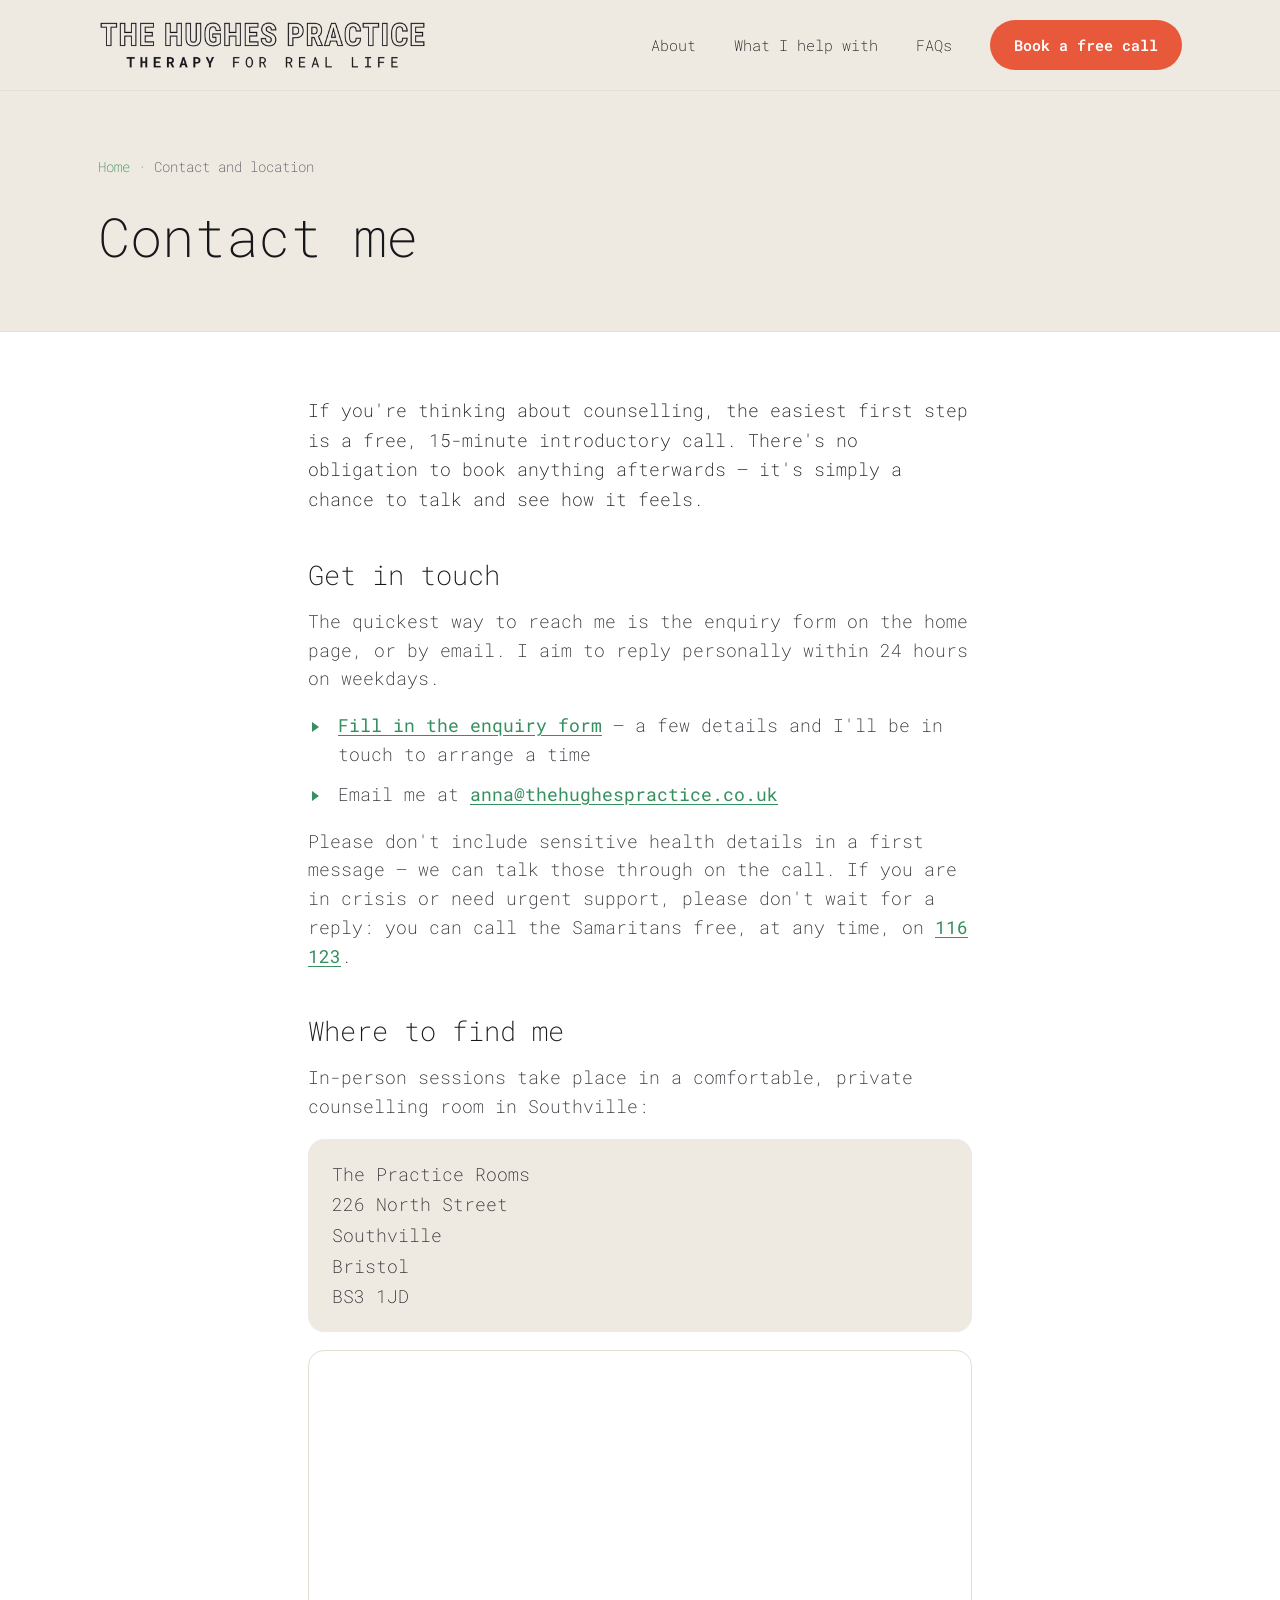
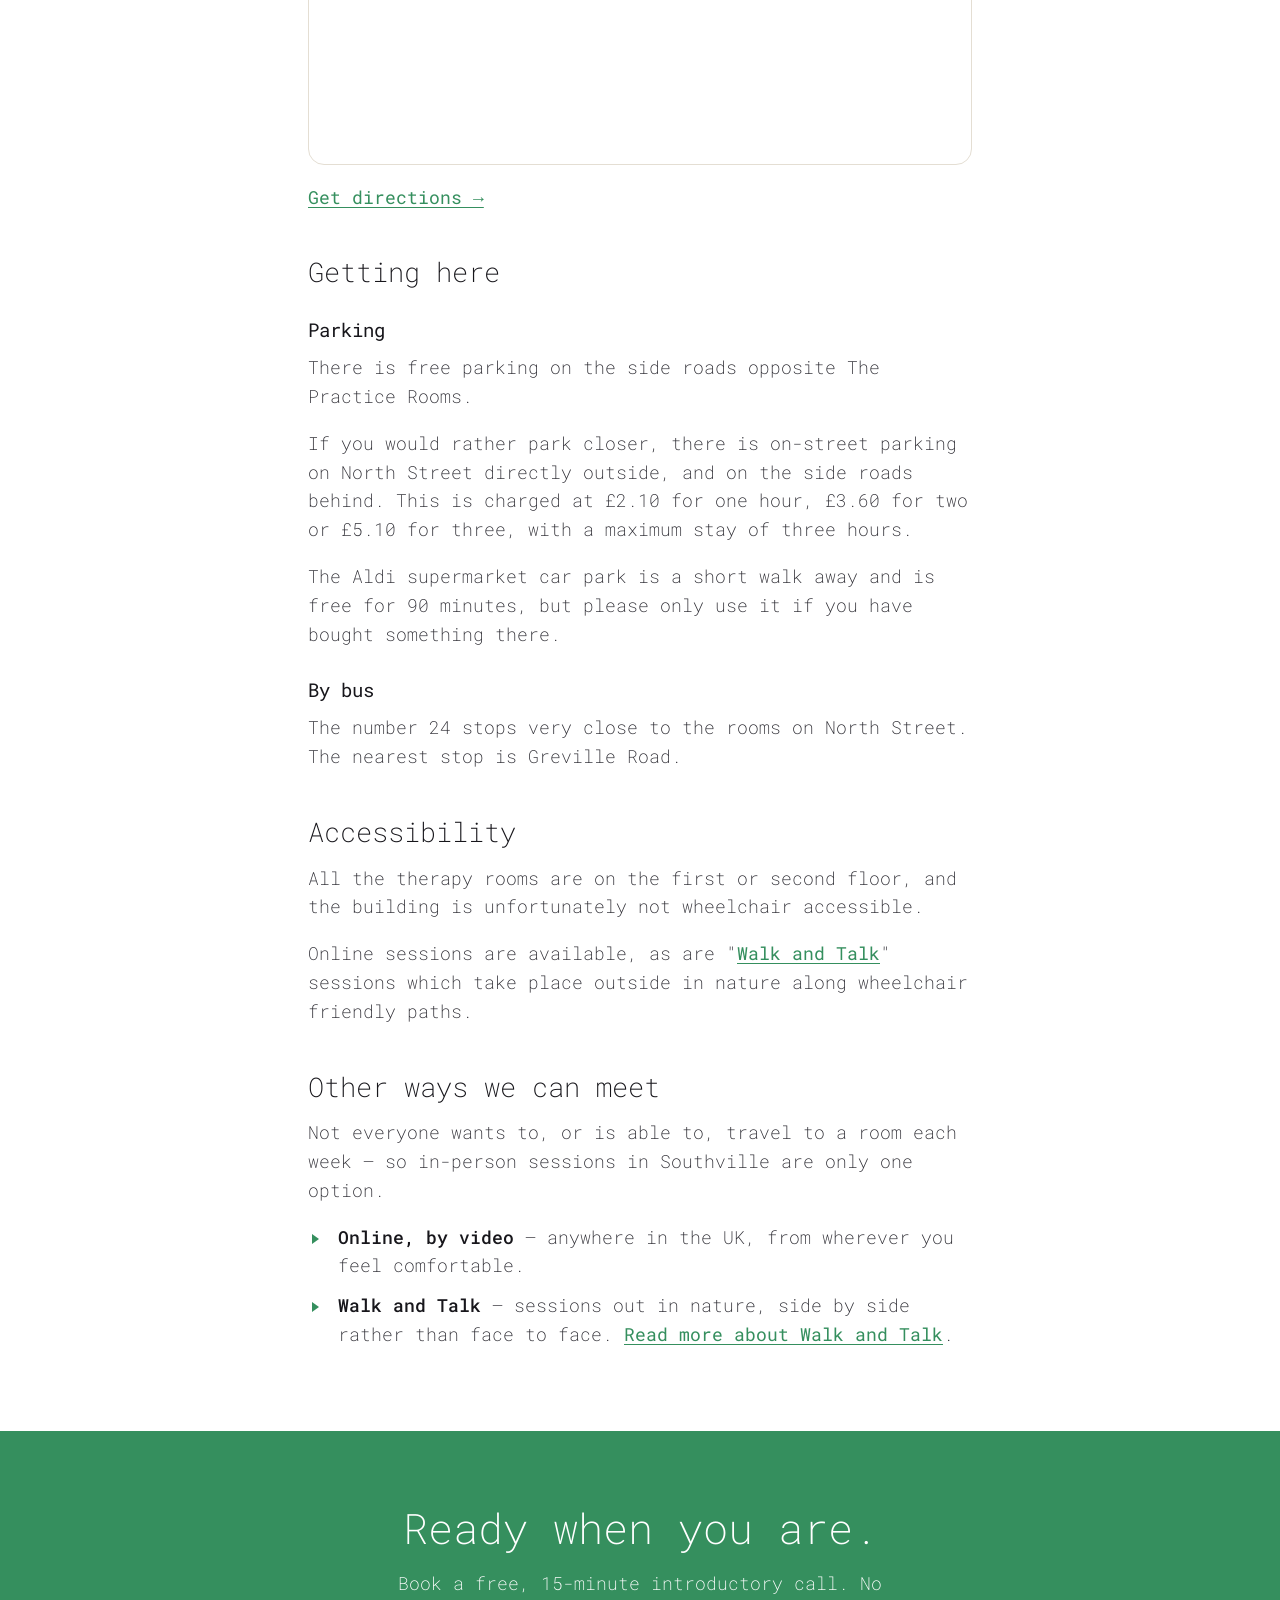
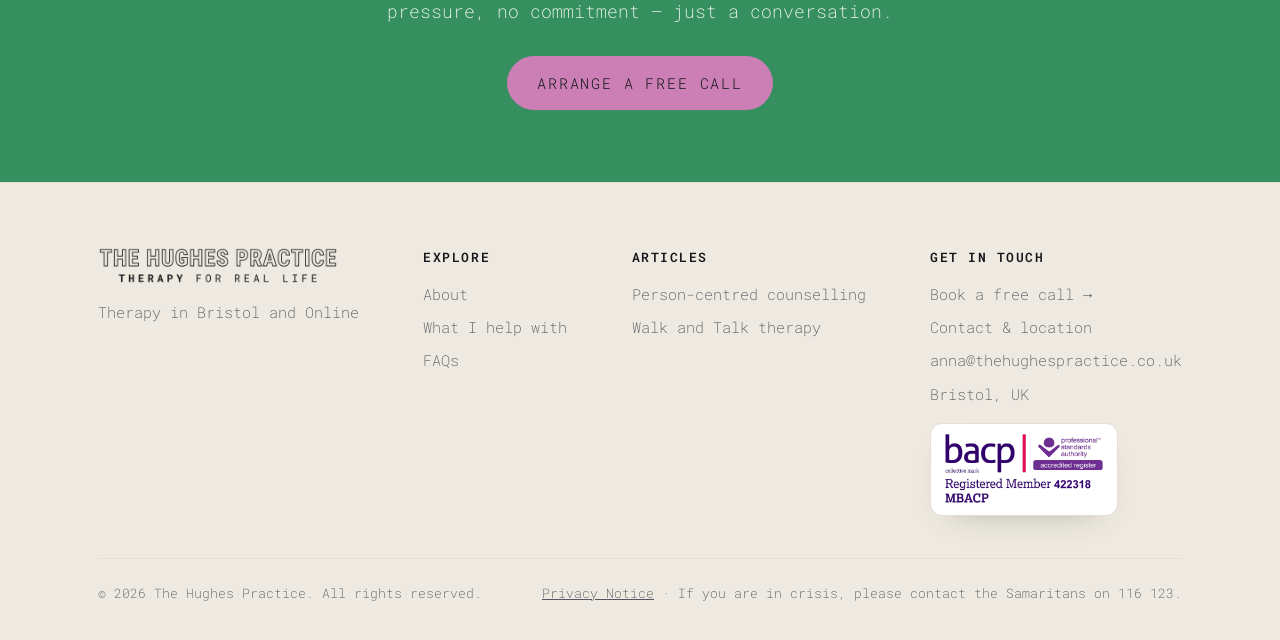
==== commit d7bacb78: "Update accessibility text on contact page and link to Walk and Talk Co-Authored-By: Claude Opus 5.5 " ====
--- a/contact.html
+++ b/contact.html
@@ -87,7 +87,7 @@
 
     <h2>Accessibility</h2>
     <p>All the therapy rooms are on the first or second floor, and the building is unfortunately not wheelchair accessible.</p>
-    <p>If stairs are difficult for you, please do say when we speak. Online sessions and Walk and Talk are both available, and I would much rather find an arrangement that works for you.</p>
+    <p>Online sessions are available, as are "<a href="walk-and-talk-therapy.html">Walk and Talk</a>" sessions which take place outside in nature along wheelchair friendly paths.</p>
 
     <h2>Other ways we can meet</h2>
     <p>Not everyone wants to, or is able to, travel to a room each week — so in-person sessions in Southville are only one option.</p>
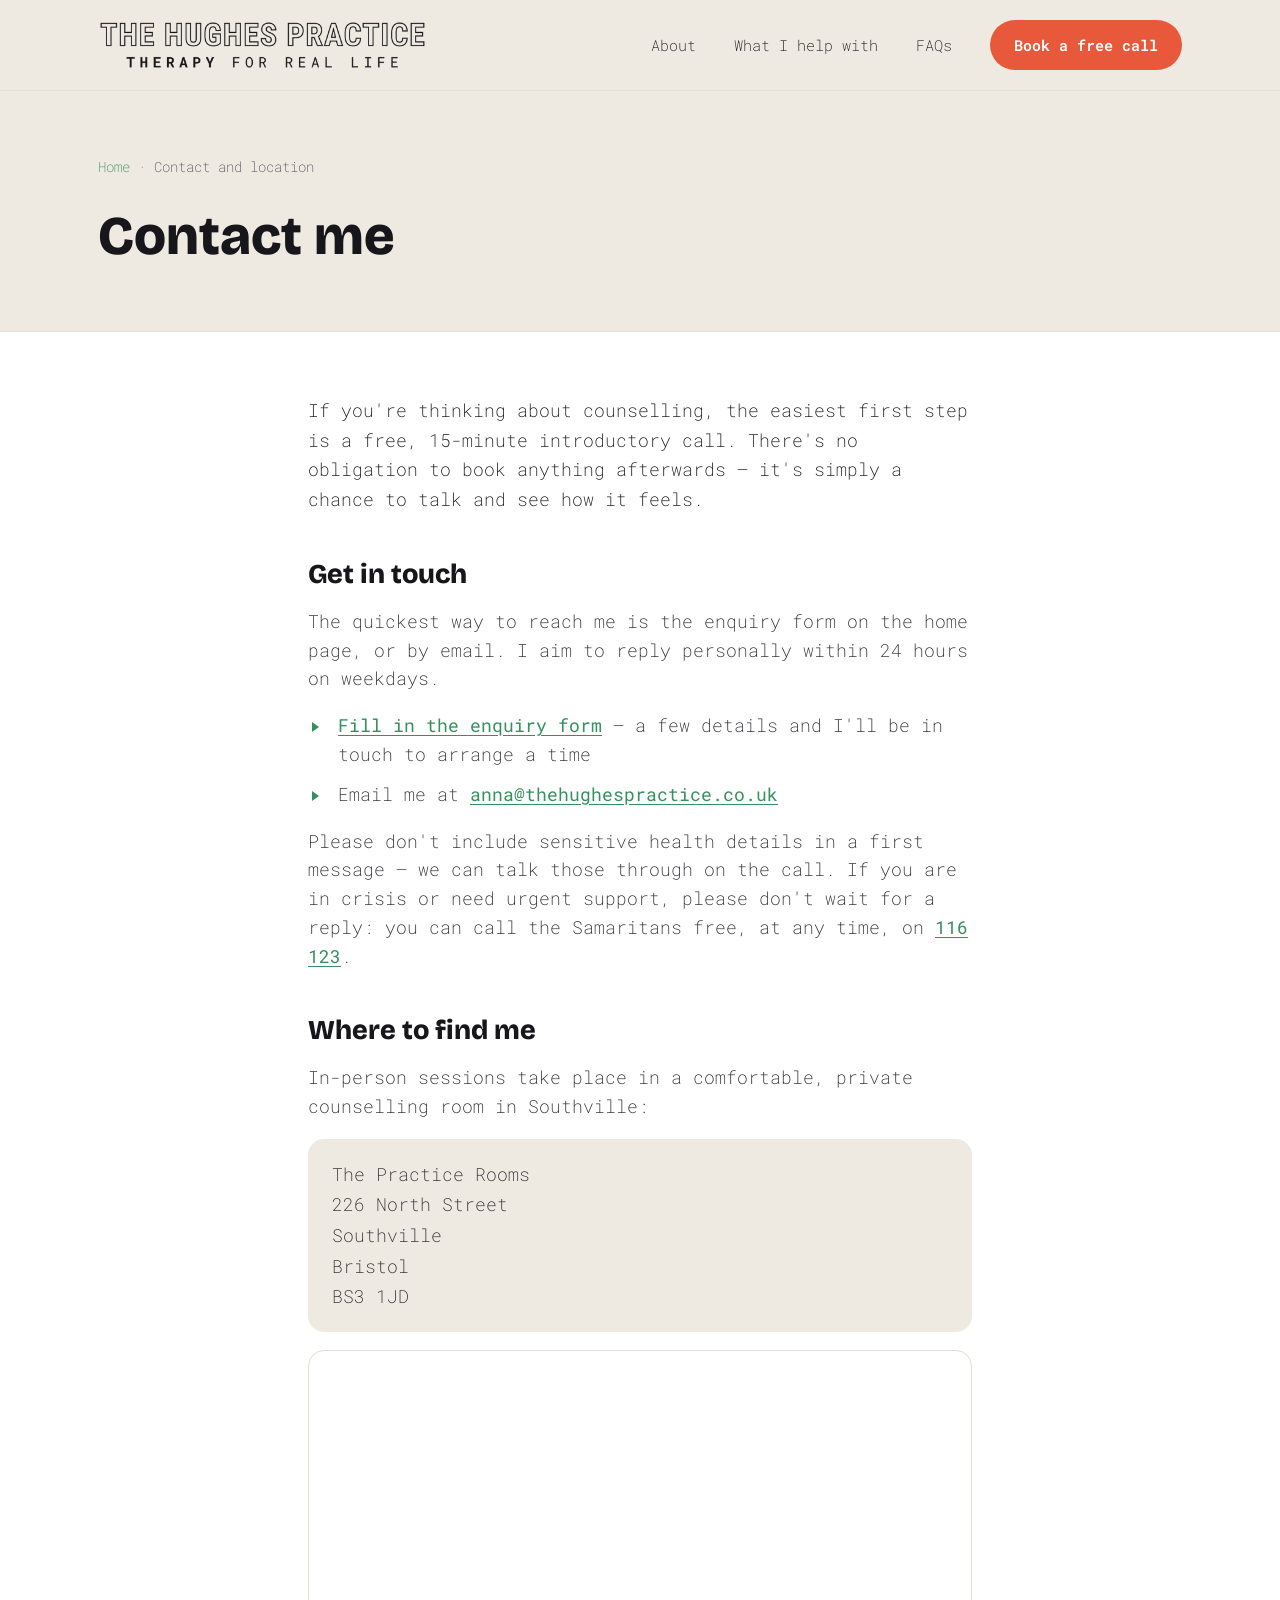
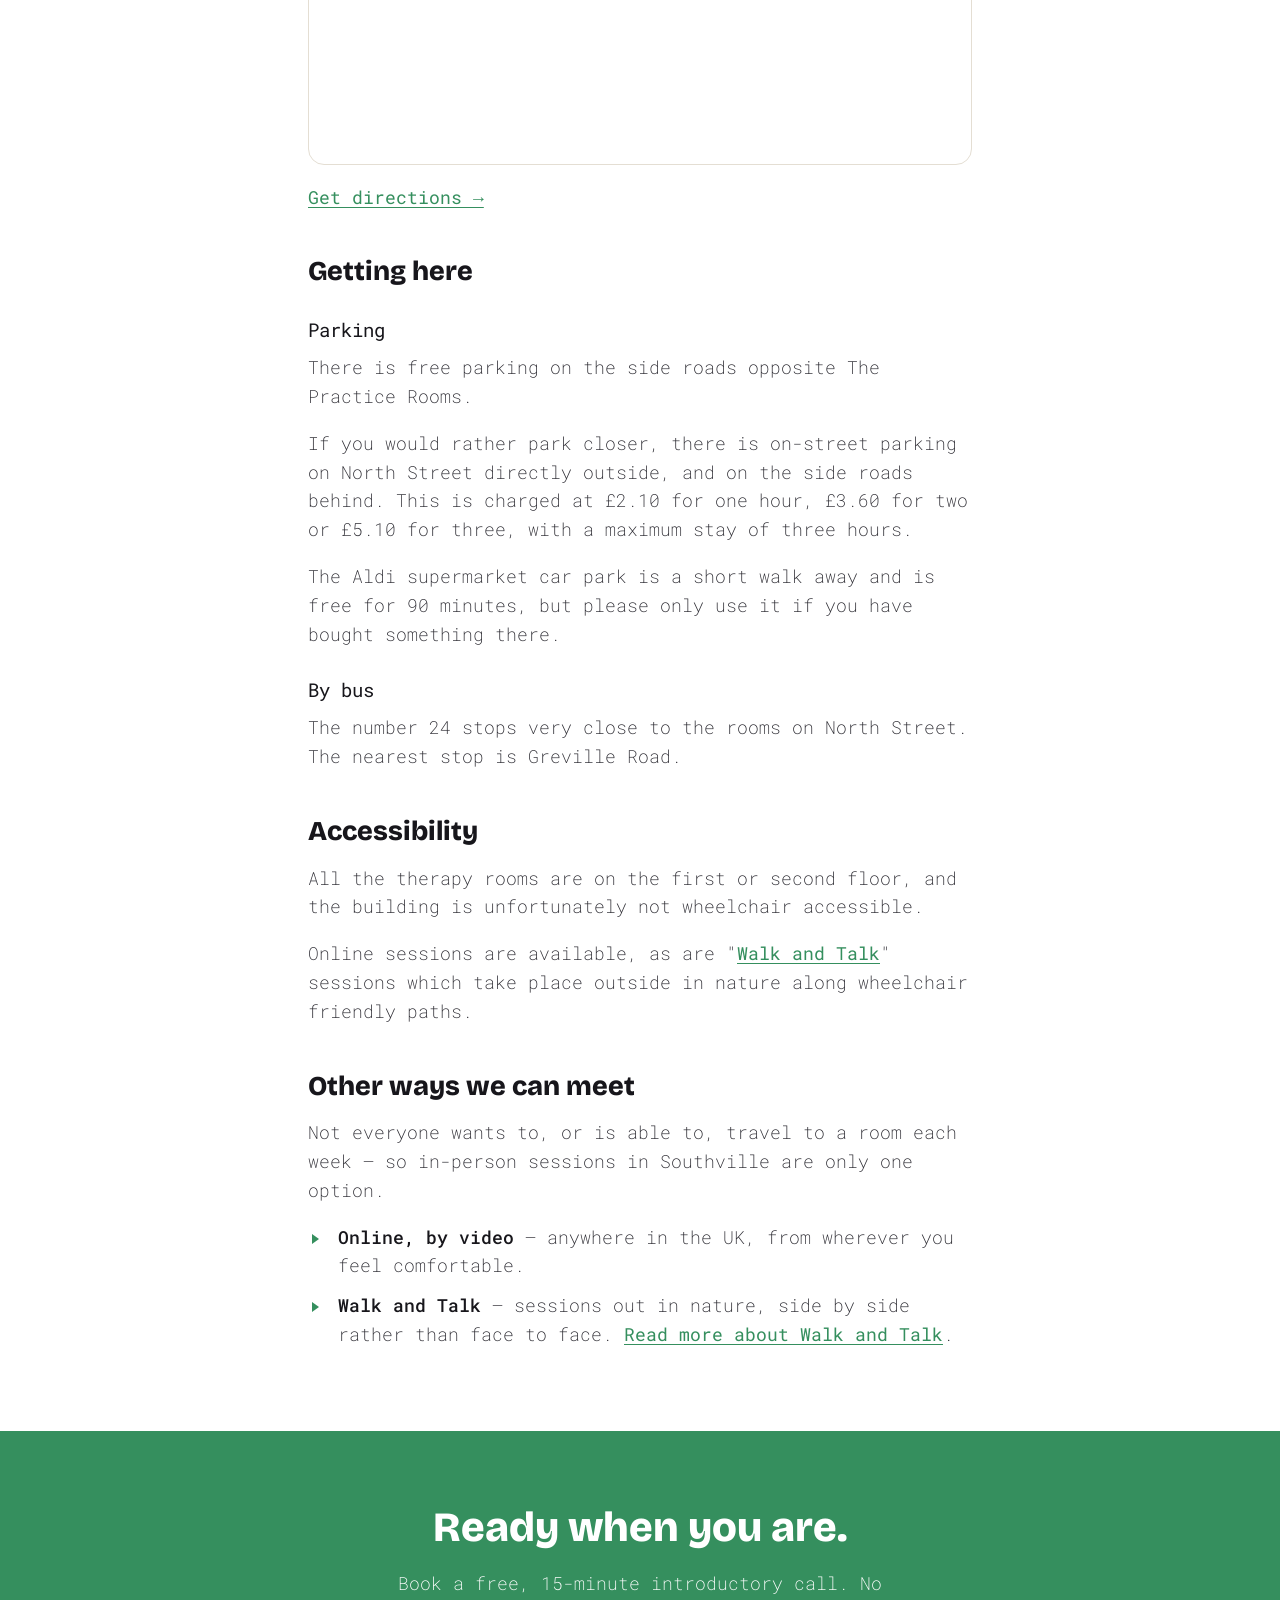
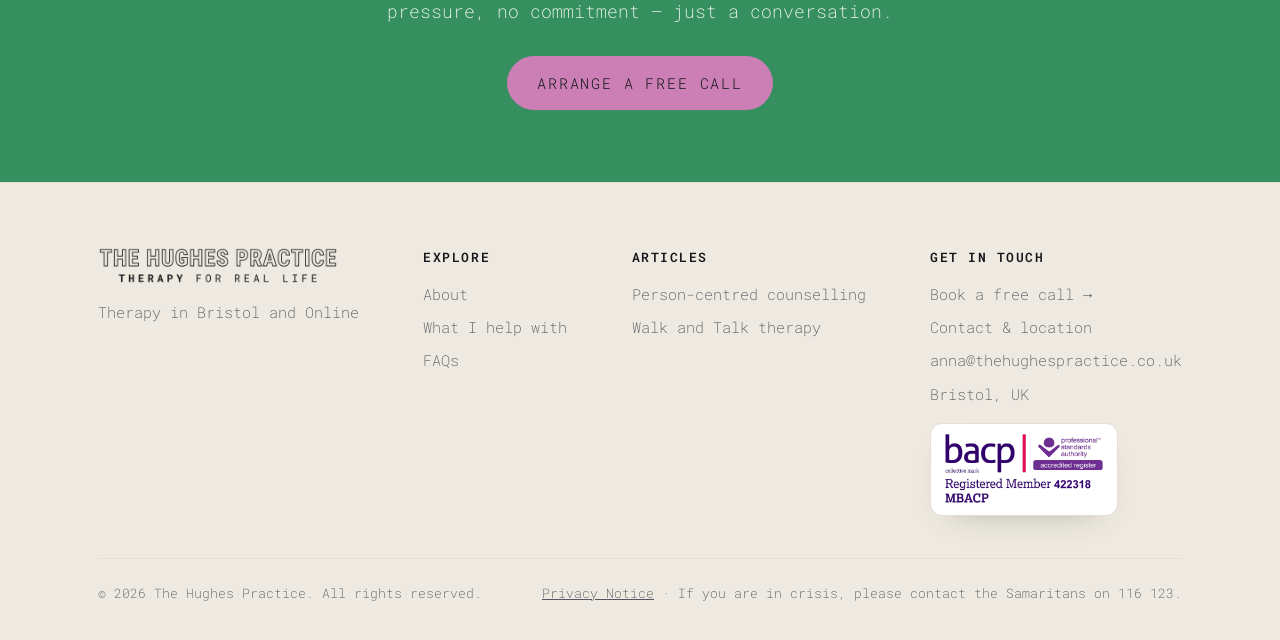
==== commit 467c3728: "Experiment: set main headings in Bricolage Grotesque ExtraBold - Adds Bricolage Grotesque to the exi" ====
--- a/contact.html
+++ b/contact.html
@@ -19,7 +19,7 @@
 <meta name="twitter:card" content="summary_large_image">
 <link rel="preconnect" href="https://fonts.googleapis.com">
 <link rel="preconnect" href="https://fonts.gstatic.com" crossorigin>
-<link href="https://fonts.googleapis.com/css2?family=Roboto+Mono:ital,wght@0,200;0,300;0,400;0,500;0,600;1,200;1,300&display=swap" rel="stylesheet">
+<link href="https://fonts.googleapis.com/css2?family=Bricolage+Grotesque:opsz,wdth,wght@12..96,75..100,200..800&family=Roboto+Mono:ital,wght@0,200;0,300;0,400;0,500;0,600;1,200;1,300&display=swap" rel="stylesheet">
 <link rel="stylesheet" href="landing.css">
 </head>
 <body>
--- a/landing.css
+++ b/landing.css
@@ -16,11 +16,13 @@
   --paper:#FFFFFF;
   --maxw:1140px;
   --mono:"Roboto Mono",ui-monospace,monospace;
+  --display:"Bricolage Grotesque","Helvetica Neue",Arial,sans-serif;
 }
 *{box-sizing:border-box;margin:0;padding:0}
 html{scroll-behavior:smooth;overflow-x:hidden}
 body{font-family:var(--mono);font-weight:200;color:var(--ink);background:var(--brisk);line-height:1.6;font-size:18px;overflow-x:hidden;-webkit-font-smoothing:antialiased}
 h1,h2,h3{font-family:var(--mono);font-weight:200;line-height:1.2;letter-spacing:0}
+h1,h2{font-family:var(--display);font-weight:800}
 a{color:inherit}
 img{max-width:100%}
 .wrap{max-width:var(--maxw);margin:0 auto;padding:0 28px}
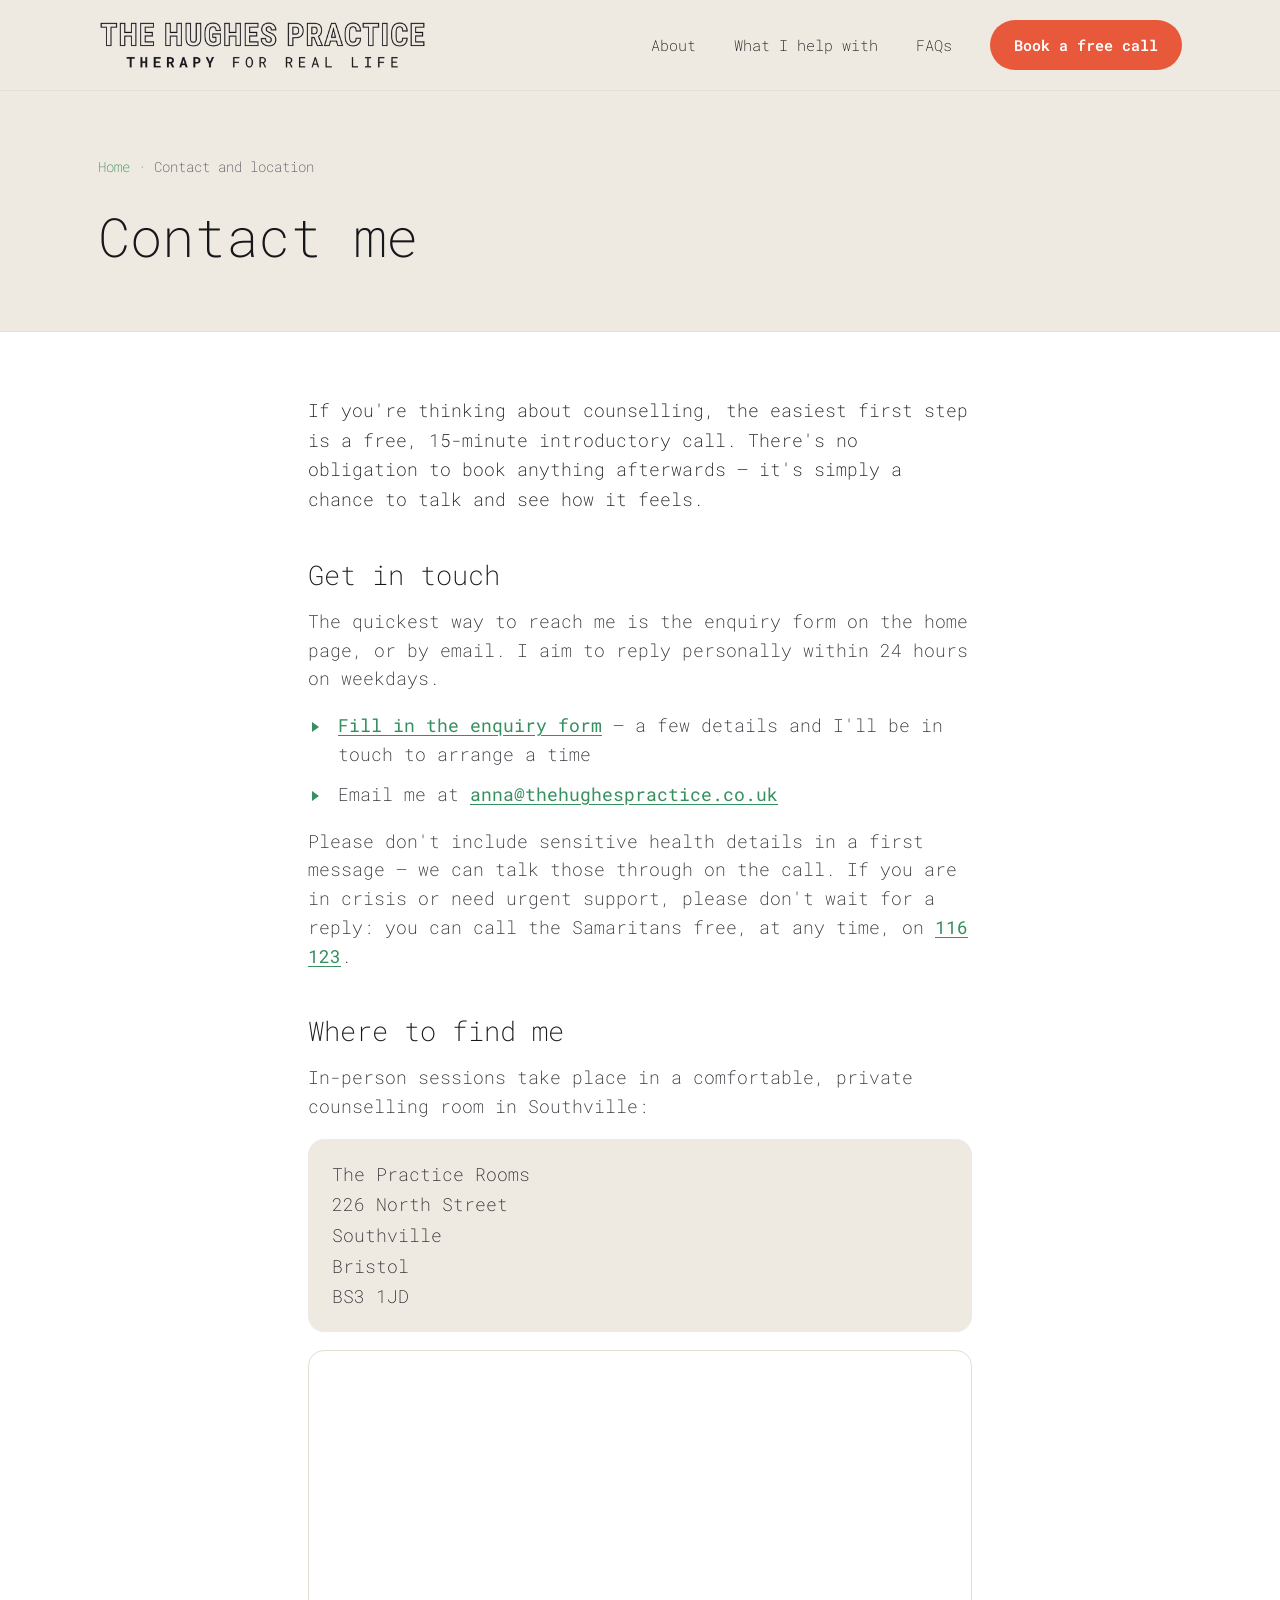
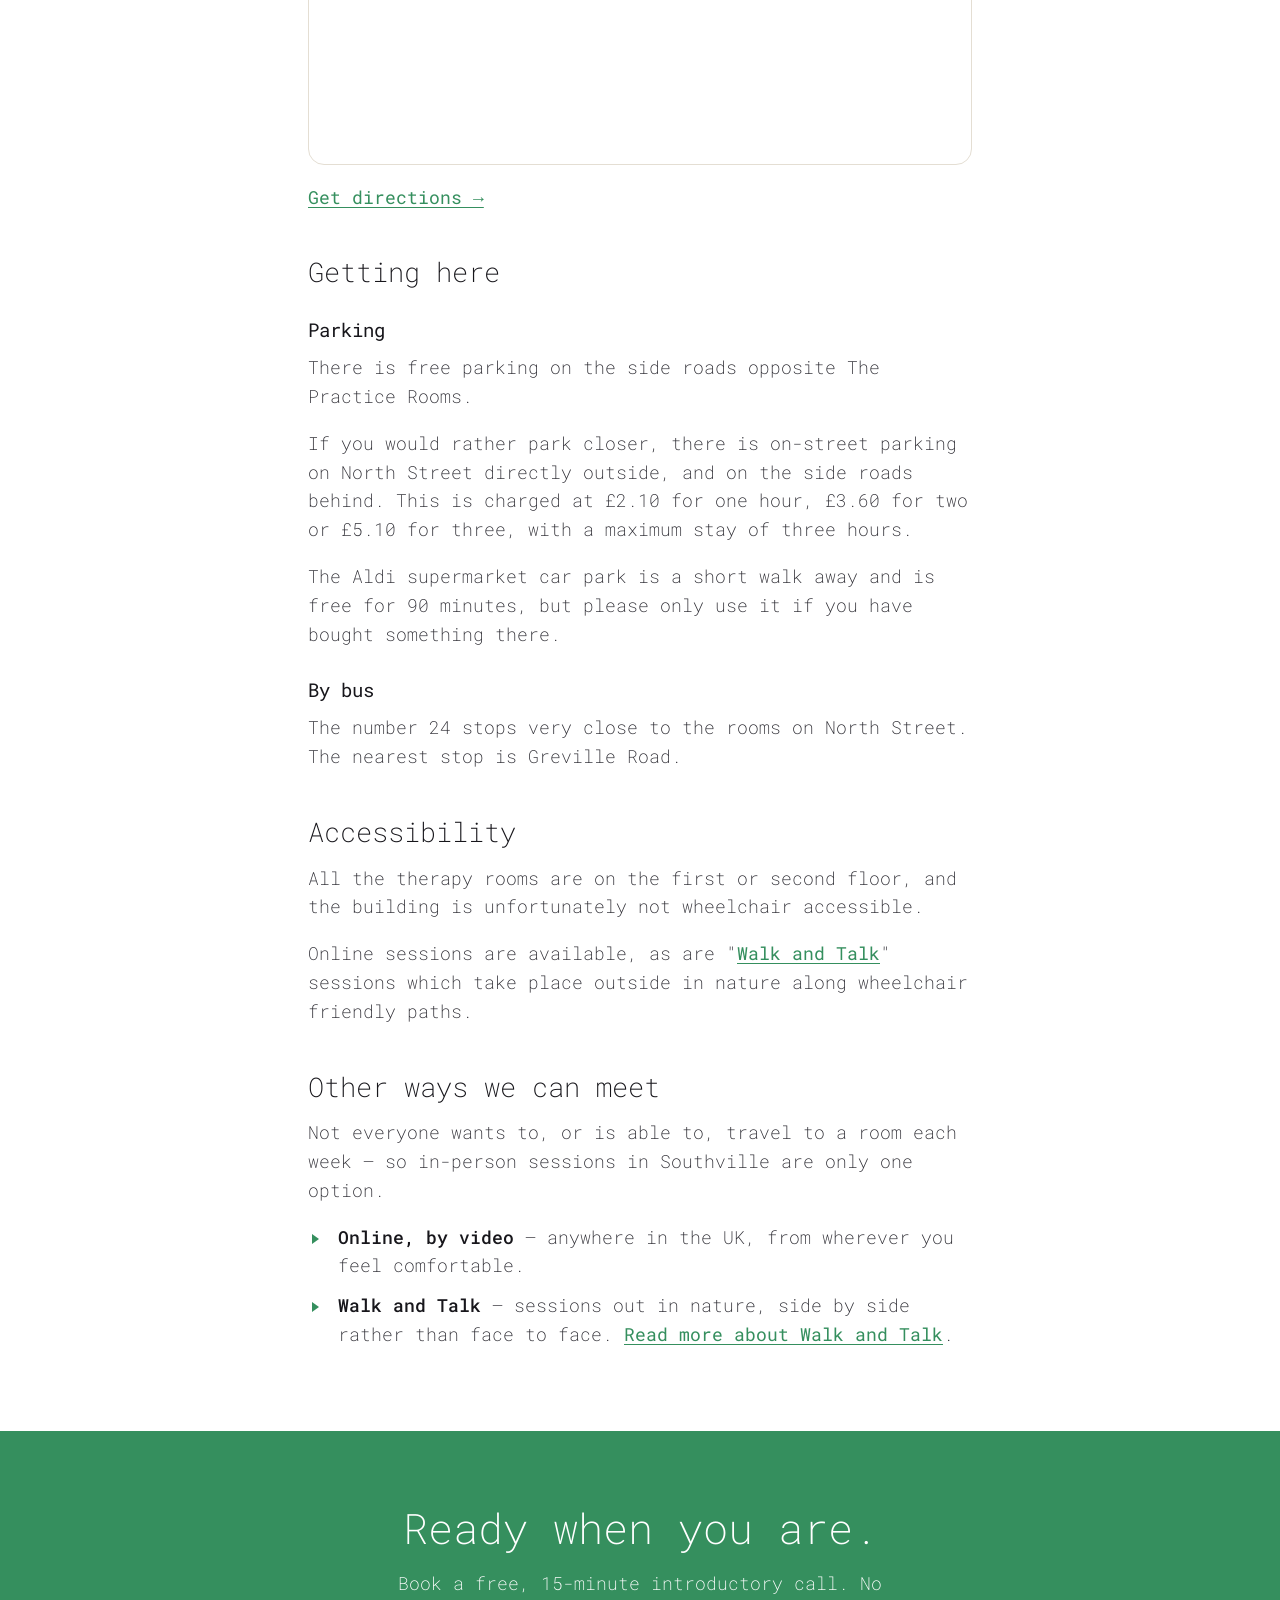
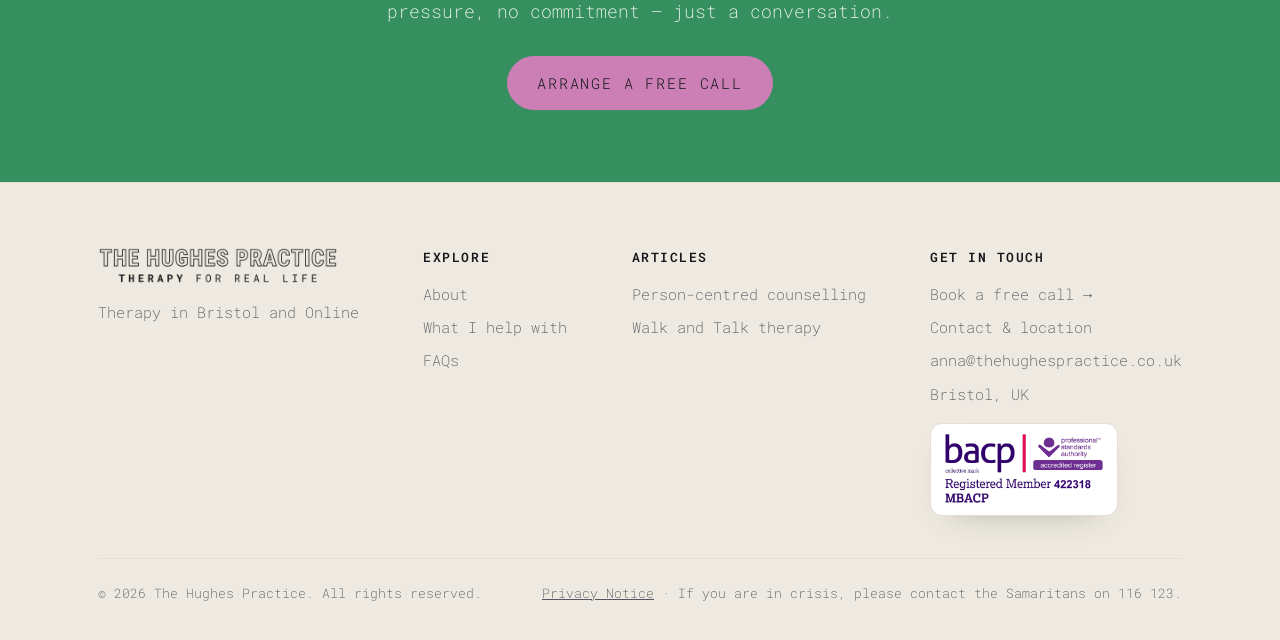
==== commit 01209444: "Revert the heading font experiment Restores the original all-mono headings: removes Bricolage Grotes" ====
--- a/contact.html
+++ b/contact.html
@@ -19,7 +19,7 @@
 <meta name="twitter:card" content="summary_large_image">
 <link rel="preconnect" href="https://fonts.googleapis.com">
 <link rel="preconnect" href="https://fonts.gstatic.com" crossorigin>
-<link href="https://fonts.googleapis.com/css2?family=Bricolage+Grotesque:opsz,wdth,wght@12..96,75..100,200..800&family=Roboto+Mono:ital,wght@0,200;0,300;0,400;0,500;0,600;1,200;1,300&display=swap" rel="stylesheet">
+<link href="https://fonts.googleapis.com/css2?family=Roboto+Mono:ital,wght@0,200;0,300;0,400;0,500;0,600;1,200;1,300&display=swap" rel="stylesheet">
 <link rel="stylesheet" href="landing.css">
 </head>
 <body>
--- a/landing.css
+++ b/landing.css
@@ -16,13 +16,11 @@
   --paper:#FFFFFF;
   --maxw:1140px;
   --mono:"Roboto Mono",ui-monospace,monospace;
-  --display:"Bricolage Grotesque","Helvetica Neue",Arial,sans-serif;
 }
 *{box-sizing:border-box;margin:0;padding:0}
 html{scroll-behavior:smooth;overflow-x:hidden}
 body{font-family:var(--mono);font-weight:200;color:var(--ink);background:var(--brisk);line-height:1.6;font-size:18px;overflow-x:hidden;-webkit-font-smoothing:antialiased}
 h1,h2,h3{font-family:var(--mono);font-weight:200;line-height:1.2;letter-spacing:0}
-h1,h2{font-family:var(--display);font-weight:800}
 a{color:inherit}
 img{max-width:100%}
 .wrap{max-width:var(--maxw);margin:0 auto;padding:0 28px}
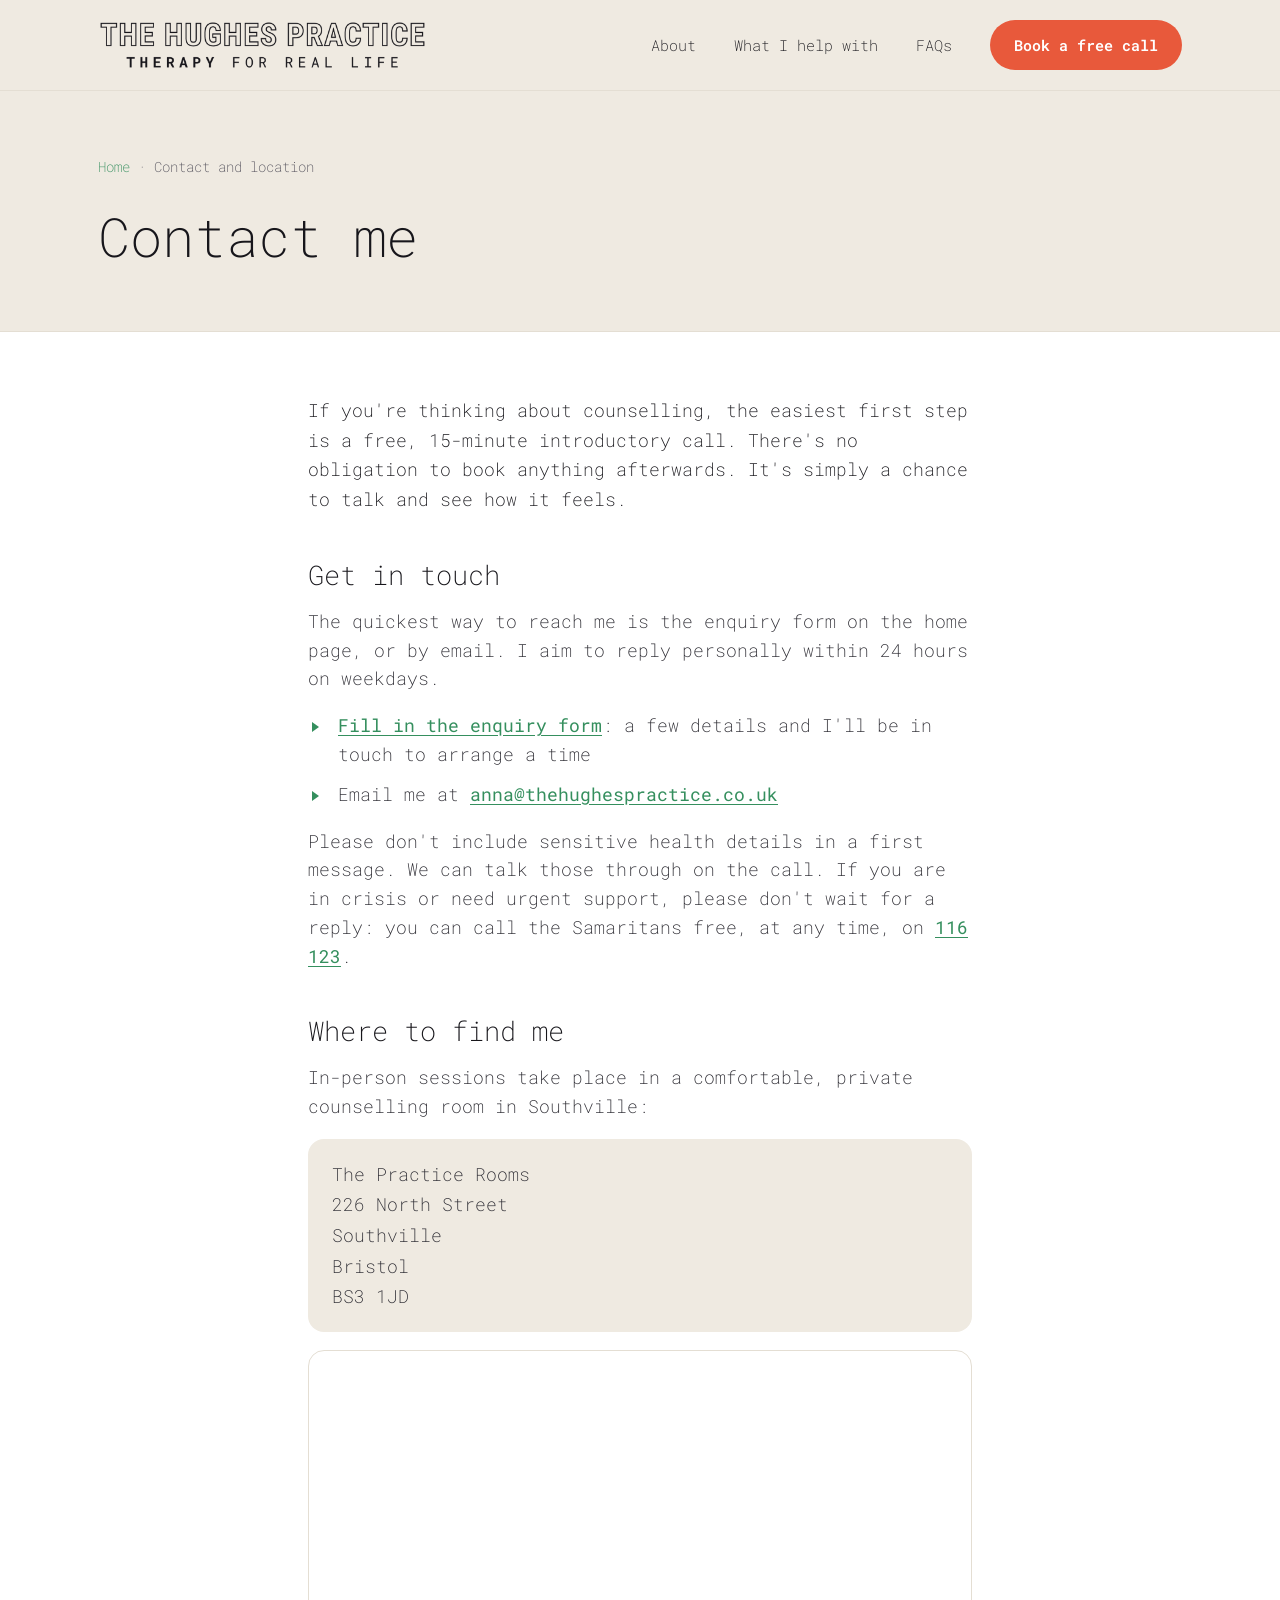
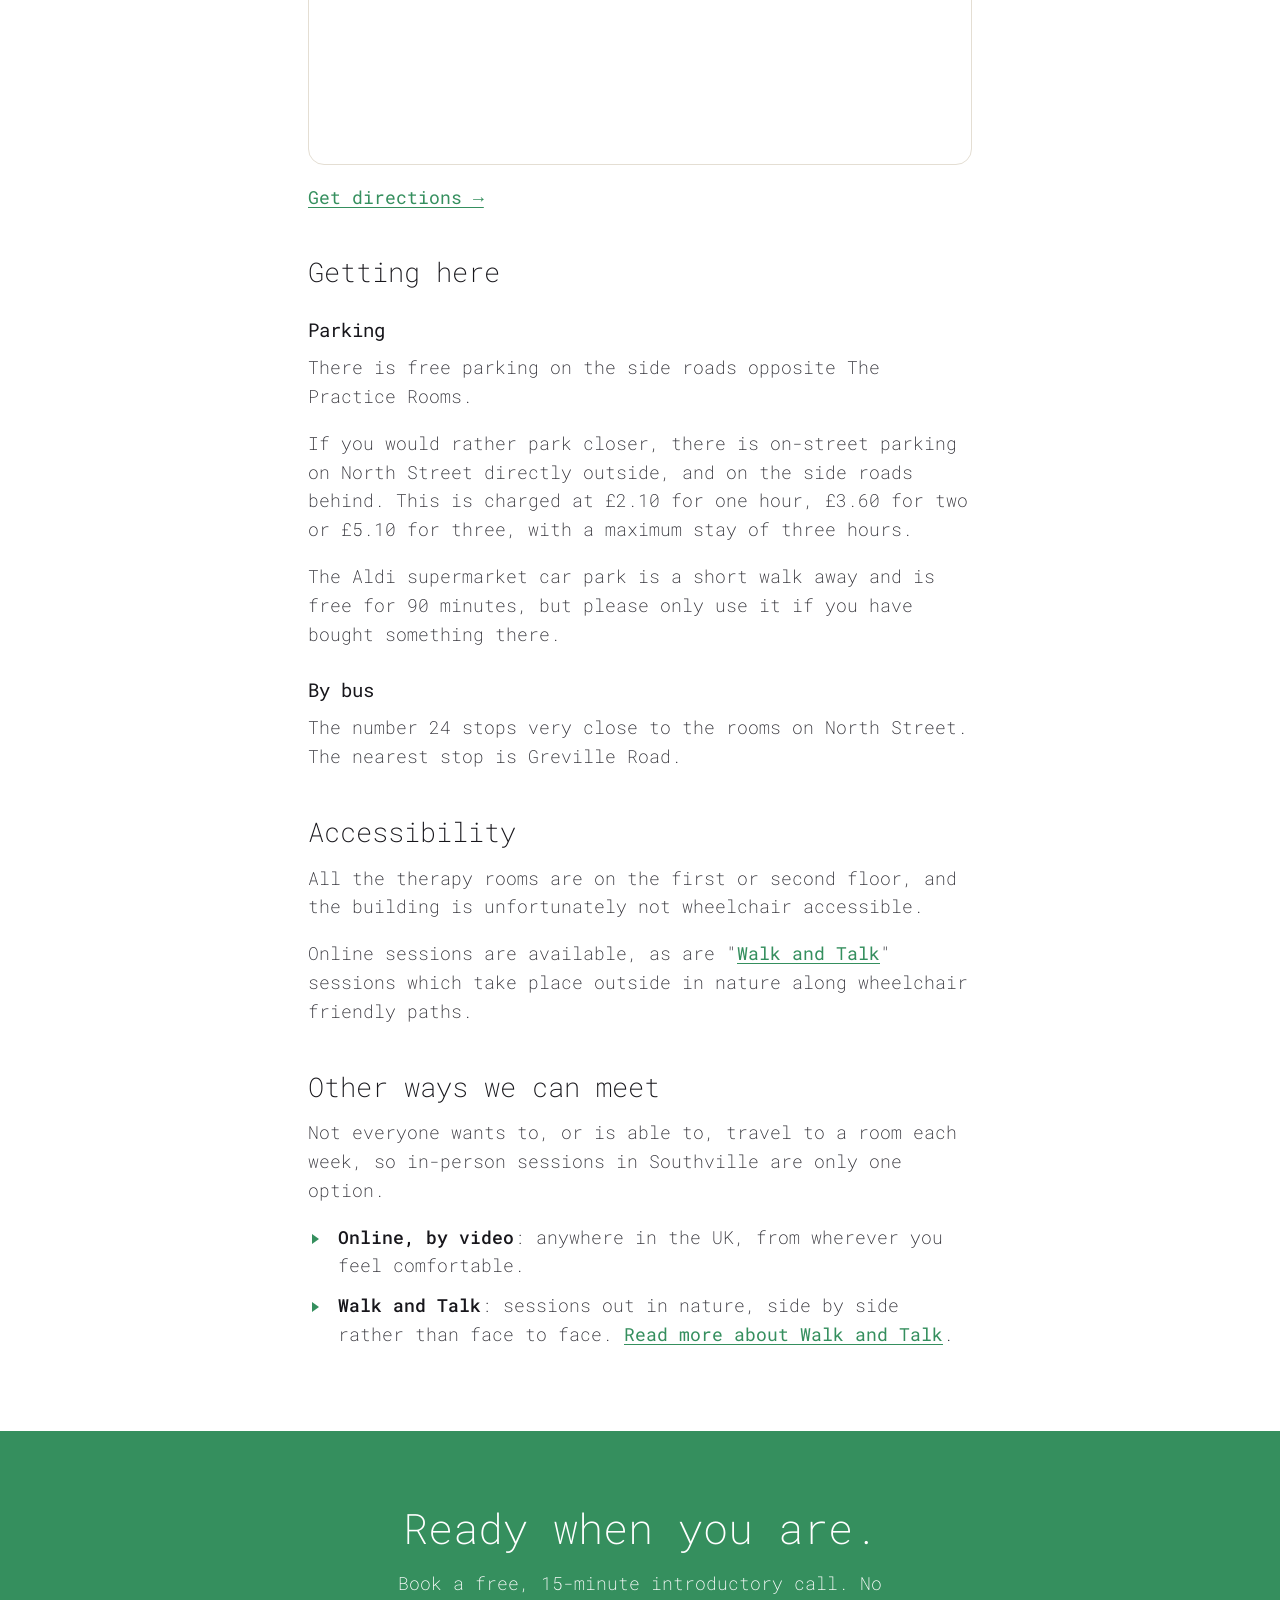
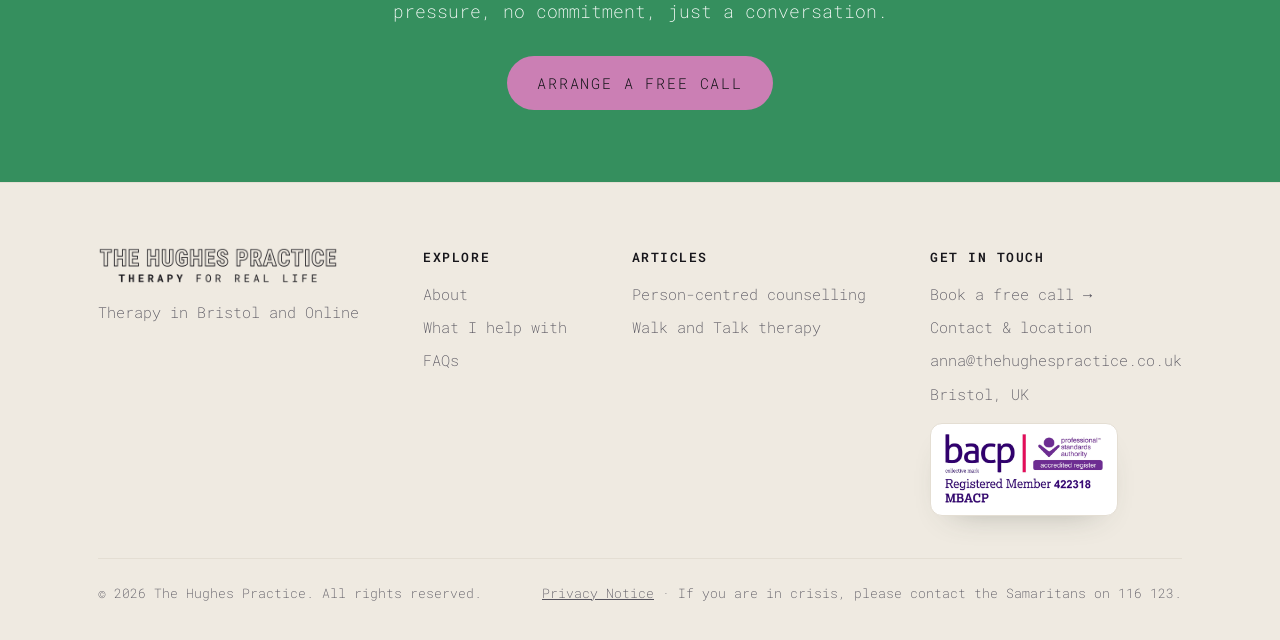
==== commit fcb00889: "Remove em dashes from all site copy Replaces every em dash in visible copy, alt text, meta descripti" ====
--- a/contact.html
+++ b/contact.html
@@ -4,7 +4,7 @@
 <meta charset="UTF-8">
 <meta name="viewport" content="width=device-width, initial-scale=1.0">
 <title>Contact and location | The Hughes Practice</title>
-<meta name="description" content="Where to find The Hughes Practice — counselling rooms at 226 North Street, Southville, Bristol BS3 1JD — and how to get in touch with Anna Hughes.">
+<meta name="description" content="Where to find The Hughes Practice: counselling rooms at 226 North Street, Southville, Bristol BS3 1JD, and how to get in touch with Anna Hughes.">
 <link rel="canonical" href="https://www.thehughespractice.co.uk/contact.html">
 <meta name="theme-color" content="#EFEAE1">
 <link rel="icon" type="image/png" href="favicon.png">
@@ -12,7 +12,7 @@
 <meta property="og:type" content="website">
 <meta property="og:site_name" content="The Hughes Practice">
 <meta property="og:title" content="Contact and location">
-<meta property="og:description" content="Counselling rooms at 226 North Street, Southville, Bristol BS3 1JD — and how to get in touch.">
+<meta property="og:description" content="Counselling rooms at 226 North Street, Southville, Bristol BS3 1JD, and how to get in touch.">
 <meta property="og:url" content="https://www.thehughespractice.co.uk/contact.html">
 <meta property="og:image" content="https://www.thehughespractice.co.uk/og-image.png?v=2">
 <meta property="og:locale" content="en_GB">
@@ -26,7 +26,7 @@
 
 <header class="nav">
   <div class="wrap nav-inner">
-    <a href="index.html" class="brand"><img src="logo.png" alt="The Hughes Practice — therapy for real life"></a>
+    <a href="index.html" class="brand"><img src="logo.png" alt="The Hughes Practice: therapy for real life"></a>
     <nav class="nav-links" id="navlinks">
       <a href="index.html#about">About</a>
       <a href="index.html#help">What I help with</a>
@@ -46,15 +46,15 @@
 
 <div class="article">
   <article class="prose">
-    <p class="lead">If you're thinking about counselling, the easiest first step is a free, 15-minute introductory call. There's no obligation to book anything afterwards — it's simply a chance to talk and see how it feels.</p>
+    <p class="lead">If you're thinking about counselling, the easiest first step is a free, 15-minute introductory call. There's no obligation to book anything afterwards. It's simply a chance to talk and see how it feels.</p>
 
     <h2>Get in touch</h2>
     <p>The quickest way to reach me is the enquiry form on the home page, or by email. I aim to reply personally within 24 hours on weekdays.</p>
     <ul>
-      <li><a href="index.html#contact">Fill in the enquiry form</a> — a few details and I'll be in touch to arrange a time</li>
+      <li><a href="index.html#contact">Fill in the enquiry form</a>: a few details and I'll be in touch to arrange a time</li>
       <li>Email me at <a href="mailto:anna@thehughespractice.co.uk">anna@thehughespractice.co.uk</a></li>
     </ul>
-    <p>Please don't include sensitive health details in a first message — we can talk those through on the call. If you are in crisis or need urgent support, please don't wait for a reply: you can call the Samaritans free, at any time, on <a href="tel:116123">116 123</a>.</p>
+    <p>Please don't include sensitive health details in a first message. We can talk those through on the call. If you are in crisis or need urgent support, please don't wait for a reply: you can call the Samaritans free, at any time, on <a href="tel:116123">116 123</a>.</p>
 
     <h2>Where to find me</h2>
     <p>In-person sessions take place in a comfortable, private counselling room in Southville:</p>
@@ -90,10 +90,10 @@
     <p>Online sessions are available, as are "<a href="walk-and-talk-therapy.html">Walk and Talk</a>" sessions which take place outside in nature along wheelchair friendly paths.</p>
 
     <h2>Other ways we can meet</h2>
-    <p>Not everyone wants to, or is able to, travel to a room each week — so in-person sessions in Southville are only one option.</p>
+    <p>Not everyone wants to, or is able to, travel to a room each week, so in-person sessions in Southville are only one option.</p>
     <ul>
-      <li><strong>Online, by video</strong> — anywhere in the UK, from wherever you feel comfortable.</li>
-      <li><strong>Walk and Talk</strong> — sessions out in nature, side by side rather than face to face. <a href="walk-and-talk-therapy.html">Read more about Walk and Talk</a>.</li>
+      <li><strong>Online, by video</strong>: anywhere in the UK, from wherever you feel comfortable.</li>
+      <li><strong>Walk and Talk</strong>: sessions out in nature, side by side rather than face to face. <a href="walk-and-talk-therapy.html">Read more about Walk and Talk</a>.</li>
     </ul>
 
   </article>
@@ -102,7 +102,7 @@
 <section class="cta">
   <div class="wrap">
     <h2>Ready when you are.</h2>
-    <p>Book a free, 15-minute introductory call. No pressure, no commitment — just a conversation.</p>
+    <p>Book a free, 15-minute introductory call. No pressure, no commitment, just a conversation.</p>
     <a href="index.html#contact" class="btn btn-hero">Arrange a free call</a>
   </div>
 </section>
@@ -111,7 +111,7 @@
   <div class="wrap">
     <div class="foot-grid">
       <div class="foot-col">
-        <img src="logo.png" alt="The Hughes Practice — therapy for real life">
+        <img src="logo.png" alt="The Hughes Practice: therapy for real life">
         <p>Therapy in Bristol and Online</p>
       </div>
       <div class="foot-col">
@@ -132,7 +132,7 @@
         <a href="mailto:anna@thehughespractice.co.uk">anna@thehughespractice.co.uk</a>
         <p>Bristol, UK</p>
         <span class="bacp-badge">
-          <img src="bacp-registered-member.webp" width="2000" height="893" alt="BACP Registered Member 422318, MBACP. On the BACP register — an Accredited Register overseen by the Professional Standards Authority." loading="lazy" decoding="async">
+          <img src="bacp-registered-member.webp" width="2000" height="893" alt="BACP Registered Member 422318, MBACP. On the BACP register, an Accredited Register overseen by the Professional Standards Authority." loading="lazy" decoding="async">
         </span>
       </div>
     </div>
@@ -147,7 +147,7 @@
 {
   "@context": "https://schema.org",
   "@type": "ContactPage",
-  "name": "Contact and location — The Hughes Practice",
+  "name": "Contact and location: The Hughes Practice",
   "inLanguage": "en-GB",
   "mainEntity": {
     "@type": ["LocalBusiness", "ProfessionalService"],
